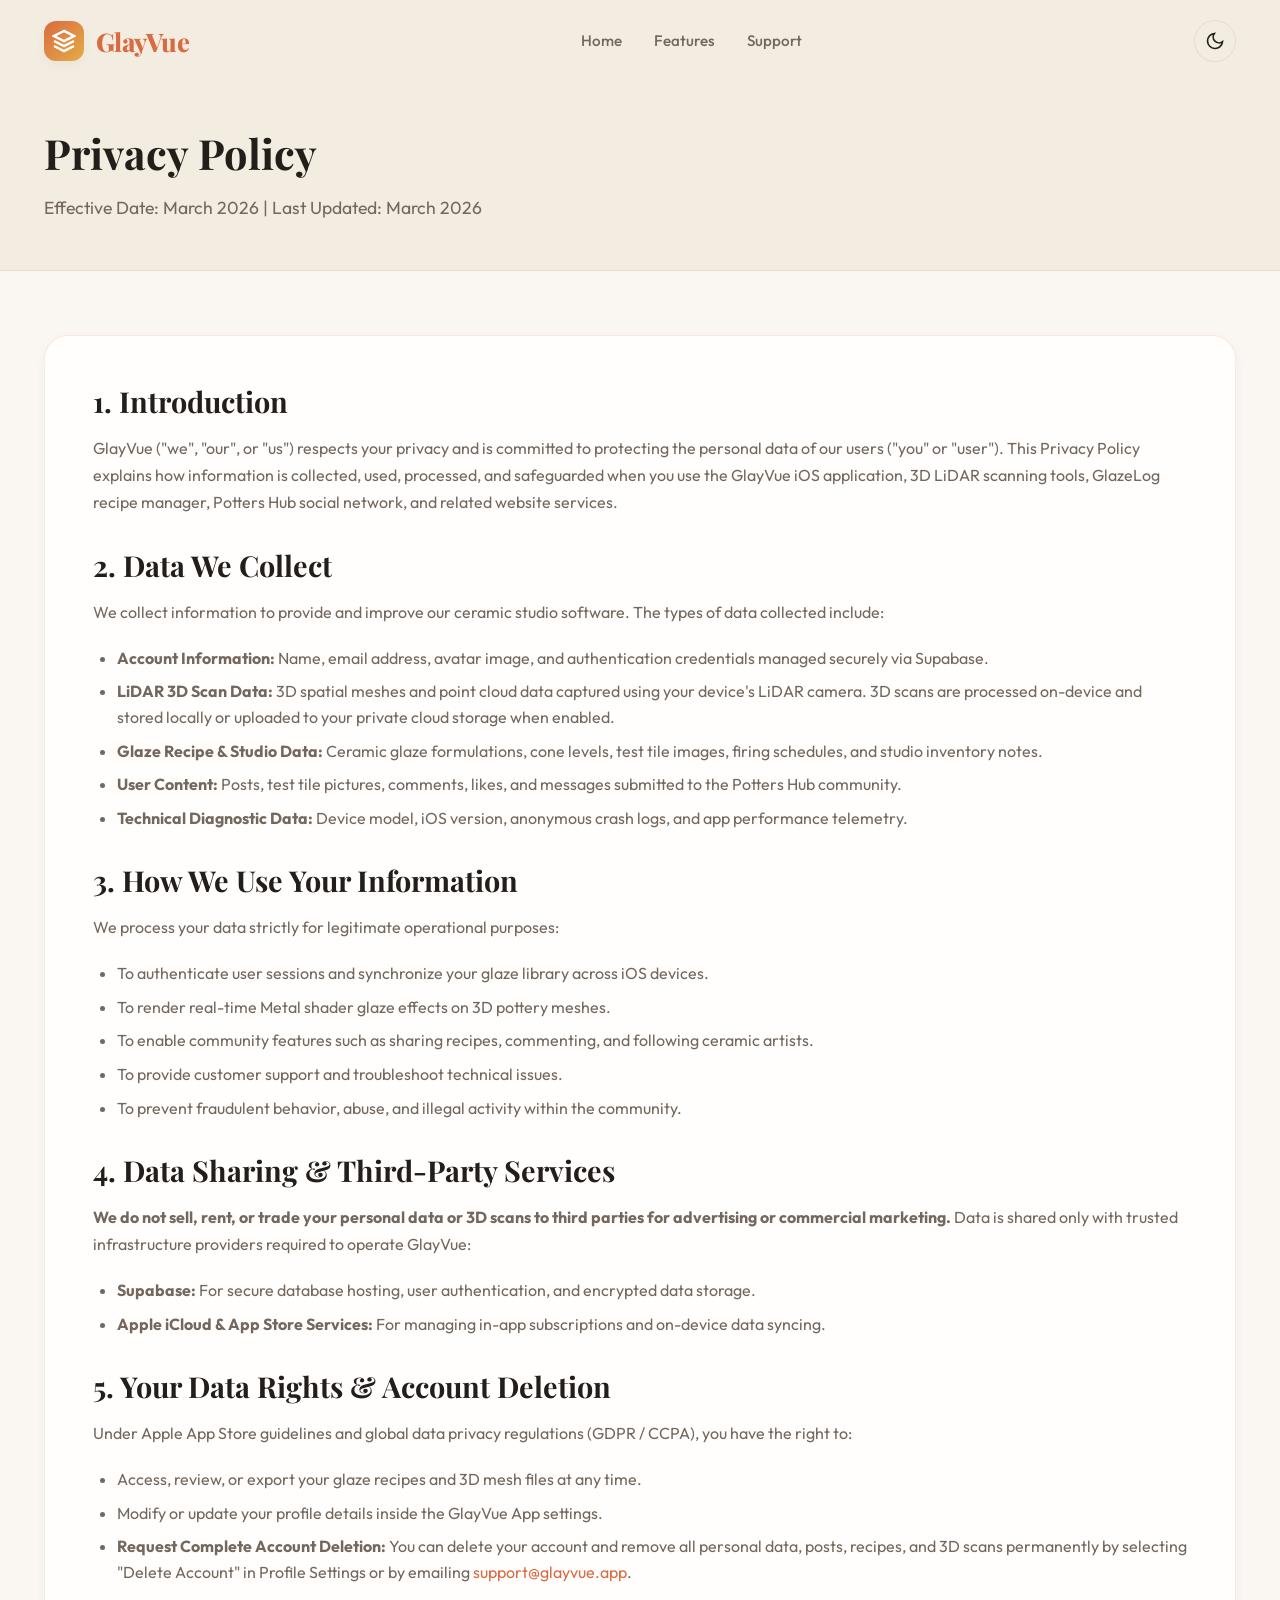
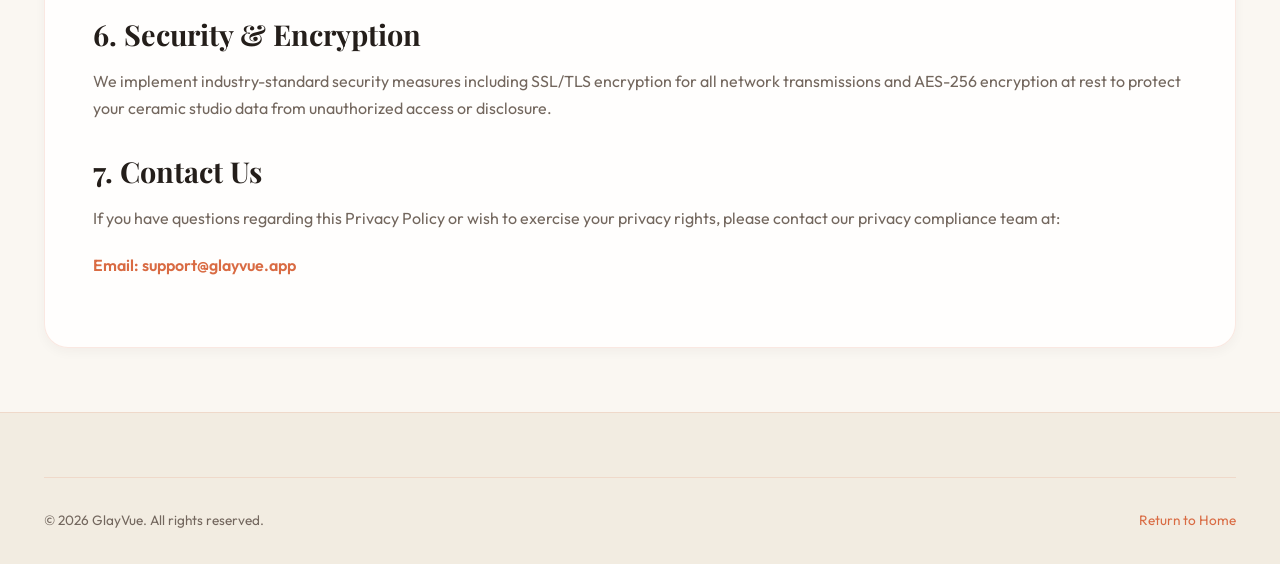
==== privacy.html @ 35c57036 "first Commit." ====
<!DOCTYPE html>
<html lang="en" data-theme="light">
<head>
  <meta charset="UTF-8">
  <meta name="viewport" content="width=device-width, initial-scale=1.0">
  <title>Privacy Policy — GlayVue App</title>
  <meta name="description" content="Official Privacy Policy for GlayVue iOS App. Read how we protect your personal data, LiDAR 3D scans, glaze recipes, and studio information.">
  
  <link rel="preconnect" href="https://fonts.googleapis.com">
  <link rel="preconnect" href="https://fonts.gstatic.com" crossorigin>
  <link href="https://fonts.googleapis.com/css2?family=Outfit:wght@300;400;500;600;700;800&family=Playfair+Display:ital,wght@0,600;0,700;0,800;1,600&display=swap" rel="stylesheet">
  
  <link rel="stylesheet" href="css/styles.css">
</head>
<body>

  <!-- Navigation -->
  <header class="navbar scrolled">
    <div class="container">
      <a href="index.html" class="brand-logo">
        <div class="brand-logo-icon">
          <svg width="24" height="24" fill="none" stroke="currentColor" stroke-width="2.5" viewBox="0 0 24 24">
            <path d="M12 2L2 7l10 5 10-5-10-5zM2 17l10 5 10-5M2 12l10 5 10-5"></path>
          </svg>
        </div>
        <span>GlayVue</span>
      </a>

      <ul class="nav-links">
        <li><a href="index.html#hero" class="nav-link">Home</a></li>
        <li><a href="index.html#features" class="nav-link">Features</a></li>
        <li><a href="support.html" class="nav-link">Support</a></li>
      </ul>

      <div class="nav-actions">
        <button id="themeToggleBtn" class="theme-toggle-btn" aria-label="Toggle Theme">
          <svg width="20" height="20" fill="none" stroke="currentColor" stroke-width="2" viewBox="0 0 24 24">
            <path d="M21 12.79A9 9 0 1111.21 3 7 7 0 0021 12.79z"></path>
          </svg>
        </button>
      </div>
    </div>
  </header>

  <!-- Legal Header -->
  <section class="legal-page-header">
    <div class="container">
      <h1 class="section-title">Privacy Policy</h1>
      <p class="section-subtitle">Effective Date: March 2026 | Last Updated: March 2026</p>
    </div>
  </section>

  <!-- Main Legal Content -->
  <section class="legal-content-section">
    <div class="container">
      <div class="legal-box">
        
        <h2>1. Introduction</h2>
        <p>
          GlayVue ("we", "our", or "us") respects your privacy and is committed to protecting the personal data of our users ("you" or "user"). This Privacy Policy explains how information is collected, used, processed, and safeguarded when you use the GlayVue iOS application, 3D LiDAR scanning tools, GlazeLog recipe manager, Potters Hub social network, and related website services.
        </p>

        <h2>2. Data We Collect</h2>
        <p>We collect information to provide and improve our ceramic studio software. The types of data collected include:</p>
        <ul>
          <li><strong>Account Information:</strong> Name, email address, avatar image, and authentication credentials managed securely via Supabase.</li>
          <li><strong>LiDAR 3D Scan Data:</strong> 3D spatial meshes and point cloud data captured using your device's LiDAR camera. 3D scans are processed on-device and stored locally or uploaded to your private cloud storage when enabled.</li>
          <li><strong>Glaze Recipe & Studio Data:</strong> Ceramic glaze formulations, cone levels, test tile images, firing schedules, and studio inventory notes.</li>
          <li><strong>User Content:</strong> Posts, test tile pictures, comments, likes, and messages submitted to the Potters Hub community.</li>
          <li><strong>Technical Diagnostic Data:</strong> Device model, iOS version, anonymous crash logs, and app performance telemetry.</li>
        </ul>

        <h2>3. How We Use Your Information</h2>
        <p>We process your data strictly for legitimate operational purposes:</p>
        <ul>
          <li>To authenticate user sessions and synchronize your glaze library across iOS devices.</li>
          <li>To render real-time Metal shader glaze effects on 3D pottery meshes.</li>
          <li>To enable community features such as sharing recipes, commenting, and following ceramic artists.</li>
          <li>To provide customer support and troubleshoot technical issues.</li>
          <li>To prevent fraudulent behavior, abuse, and illegal activity within the community.</li>
        </ul>

        <h2>4. Data Sharing & Third-Party Services</h2>
        <p>
          <strong>We do not sell, rent, or trade your personal data or 3D scans to third parties for advertising or commercial marketing.</strong> Data is shared only with trusted infrastructure providers required to operate GlayVue:
        </p>
        <ul>
          <li><strong>Supabase:</strong> For secure database hosting, user authentication, and encrypted data storage.</li>
          <li><strong>Apple iCloud & App Store Services:</strong> For managing in-app subscriptions and on-device data syncing.</li>
        </ul>

        <h2 id="data-rights">5. Your Data Rights & Account Deletion</h2>
        <p>Under Apple App Store guidelines and global data privacy regulations (GDPR / CCPA), you have the right to:</p>
        <ul>
          <li>Access, review, or export your glaze recipes and 3D mesh files at any time.</li>
          <li>Modify or update your profile details inside the GlayVue App settings.</li>
          <li><strong>Request Complete Account Deletion:</strong> You can delete your account and remove all personal data, posts, recipes, and 3D scans permanently by selecting "Delete Account" in Profile Settings or by emailing <a href="mailto:support@glayvue.app" style="color: var(--brand-terracotta);">support@glayvue.app</a>.</li>
        </ul>

        <h2>6. Security & Encryption</h2>
        <p>
          We implement industry-standard security measures including SSL/TLS encryption for all network transmissions and AES-256 encryption at rest to protect your ceramic studio data from unauthorized access or disclosure.
        </p>

        <h2>7. Contact Us</h2>
        <p>
          If you have questions regarding this Privacy Policy or wish to exercise your privacy rights, please contact our privacy compliance team at:
        </p>
        <p style="font-weight: 600; color: var(--brand-terracotta);">Email: support@glayvue.app</p>

      </div>
    </div>
  </section>

  <!-- Footer -->
  <footer class="footer">
    <div class="container">
      <div class="footer-bottom">
        <p>© 2026 GlayVue. All rights reserved.</p>
        <p><a href="index.html" style="color: var(--brand-terracotta);">Return to Home</a></p>
      </div>
    </div>
  </footer>

  <script src="js/main.js"></script>
</body>
</html>
---- css/styles.css ----
/* ==========================================================================
   GLAYVUE — Official Website Design System & Main Stylesheet
   The Ultimate 3D Studio & Glaze Lab for Ceramic Artists & Potters
   ========================================================================== */

/* --------------------------------------------------------------------------
   1. CSS Custom Properties & Theme Variables
   -------------------------------------------------------------------------- */
:root {
  /* Color Palette - Ceramic Earth & Glaze Palette (Light Theme Default) */
  --brand-terracotta: #D96B43;
  --brand-terracotta-hover: #C2562E;
  --brand-teal: #2A8C82;
  --brand-teal-hover: #1F6D66;
  --brand-gold: #E5AC44;
  --brand-clay-dark: #38241A;
  
  --bg-main: #FAF7F2;
  --bg-surface: #F2ECE1;
  --bg-surface-elevated: #FFFFFF;
  --bg-card: rgba(255, 255, 255, 0.85);
  --bg-card-hover: rgba(255, 255, 255, 0.95);
  
  --text-main: #241E1A;
  --text-muted: #73675E;
  --text-inverse: #FAF7F2;
  
  --border-color: rgba(217, 107, 67, 0.15);
  --border-color-hover: rgba(217, 107, 67, 0.35);
  
  --shadow-sm: 0 4px 12px rgba(56, 36, 26, 0.04);
  --shadow-md: 0 8px 24px rgba(56, 36, 26, 0.08);
  --shadow-lg: 0 16px 40px rgba(56, 36, 26, 0.12);
  --shadow-glow: 0 0 35px rgba(217, 107, 67, 0.25);
  
  --glass-bg: rgba(250, 247, 242, 0.8);
  --glass-border: rgba(255, 255, 255, 0.5);
  
  --font-serif: 'Playfair Display', Georgia, serif;
  --font-sans: 'Outfit', -apple-system, BlinkMacSystemFont, sans-serif;
  
  --radius-sm: 8px;
  --radius-md: 16px;
  --radius-lg: 24px;
  --radius-xl: 32px;
  --radius-pill: 9999px;
  
  --transition-fast: 0.2s cubic-bezier(0.16, 1, 0.3, 1);
  --transition-normal: 0.35s cubic-bezier(0.16, 1, 0.3, 1);
  --transition-slow: 0.6s cubic-bezier(0.16, 1, 0.3, 1);
}

[data-theme="dark"] {
  --bg-main: #141210;
  --bg-surface: #1E1B18;
  --bg-surface-elevated: #282420;
  --bg-card: rgba(36, 32, 28, 0.75);
  --bg-card-hover: rgba(45, 40, 35, 0.9);
  
  --text-main: #FAF7F2;
  --text-muted: #A3998E;
  --text-inverse: #141210;
  
  --border-color: rgba(229, 172, 68, 0.18);
  --border-color-hover: rgba(229, 172, 68, 0.35);
  
  --shadow-sm: 0 4px 12px rgba(0, 0, 0, 0.2);
  --shadow-md: 0 8px 24px rgba(0, 0, 0, 0.35);
  --shadow-lg: 0 16px 40px rgba(0, 0, 0, 0.5);
  --shadow-glow: 0 0 40px rgba(229, 172, 68, 0.18);
  
  --glass-bg: rgba(20, 18, 16, 0.85);
  --glass-border: rgba(255, 255, 255, 0.08);
}

/* --------------------------------------------------------------------------
   2. Reset & Core Typography
   -------------------------------------------------------------------------- */
*, *::before, *::after {
  box-sizing: border-box;
  margin: 0;
  padding: 0;
}

html {
  scroll-behavior: smooth;
  font-size: 16px;
  -webkit-text-size-adjust: 100%;
}

body {
  font-family: var(--font-sans);
  background-color: var(--bg-main);
  color: var(--text-main);
  line-height: 1.6;
  overflow-x: hidden;
  transition: background-color var(--transition-normal), color var(--transition-normal);
}

h1, h2, h3, h4, .font-serif {
  font-family: var(--font-serif);
  font-weight: 700;
  line-height: 1.2;
}

p {
  color: var(--text-muted);
}

a {
  color: inherit;
  text-decoration: none;
}

img, video {
  max-width: 100%;
  height: auto;
  display: block;
}

.container {
  width: 100%;
  max-width: 1240px;
  margin: 0 auto;
  padding: 0 1.5rem;
}

/* --------------------------------------------------------------------------
   3. Header & Navigation Bar
   -------------------------------------------------------------------------- */
.navbar {
  position: fixed;
  top: 0;
  left: 0;
  width: 100%;
  z-index: 1000;
  padding: 1.25rem 0;
  transition: padding var(--transition-fast), background-color var(--transition-fast), backdrop-filter var(--transition-fast);
}

.navbar.scrolled {
  padding: 0.75rem 0;
  background-color: var(--glass-bg);
  backdrop-filter: blur(20px);
  -webkit-backdrop-filter: blur(20px);
  border-bottom: 1px solid var(--border-color);
  box-shadow: var(--shadow-sm);
}

.navbar .container {
  display: flex;
  align-items: center;
  justify-content: space-between;
}

.brand-logo {
  display: flex;
  align-items: center;
  gap: 0.75rem;
  font-family: var(--font-serif);
  font-size: 1.6rem;
  font-weight: 800;
  letter-spacing: -0.02em;
  color: var(--brand-terracotta);
}

.brand-logo-icon {
  width: 40px;
  height: 40px;
  background: linear-gradient(135deg, var(--brand-terracotta), var(--brand-gold));
  border-radius: 12px;
  display: flex;
  align-items: center;
  justify-content: center;
  color: #fff;
  box-shadow: var(--shadow-sm);
}

.nav-links {
  display: flex;
  align-items: center;
  gap: 2rem;
  list-style: none;
}

.nav-link {
  font-size: 0.95rem;
  font-weight: 500;
  color: var(--text-muted);
  transition: color var(--transition-fast);
  position: relative;
}

.nav-link:hover, .nav-link.active {
  color: var(--brand-terracotta);
}

.nav-link::after {
  content: '';
  position: absolute;
  bottom: -4px;
  left: 0;
  width: 0%;
  height: 2px;
  background-color: var(--brand-terracotta);
  transition: width var(--transition-fast);
  border-radius: 2px;
}

.nav-link:hover::after, .nav-link.active::after {
  width: 100%;
}

.nav-actions {
  display: flex;
  align-items: center;
  gap: 1rem;
}

/* Theme Toggle Switch */
.theme-toggle-btn {
  background: var(--bg-surface);
  border: 1px solid var(--border-color);
  color: var(--text-main);
  width: 42px;
  height: 42px;
  border-radius: var(--radius-pill);
  display: flex;
  align-items: center;
  justify-content: center;
  cursor: pointer;
  transition: transform var(--transition-fast), background-color var(--transition-fast), border-color var(--transition-fast);
}

.theme-toggle-btn:hover {
  transform: scale(1.08);
  border-color: var(--brand-terracotta);
}

.mobile-menu-toggle {
  display: none;
  background: none;
  border: none;
  color: var(--text-main);
  font-size: 1.5rem;
  cursor: pointer;
}

/* Buttons & Badges */
.btn {
  display: inline-flex;
  align-items: center;
  justify-content: center;
  gap: 0.6rem;
  padding: 0.75rem 1.6rem;
  font-family: var(--font-sans);
  font-size: 0.95rem;
  font-weight: 600;
  border-radius: var(--radius-pill);
  transition: transform var(--transition-fast), box-shadow var(--transition-fast), background-color var(--transition-fast);
  cursor: pointer;
  border: none;
}

.btn-primary {
  background: linear-gradient(135deg, var(--brand-terracotta), #C0552F);
  color: #FFFFFF;
  box-shadow: 0 6px 20px rgba(217, 107, 67, 0.35);
}

.btn-primary:hover {
  transform: translateY(-2px);
  box-shadow: 0 10px 28px rgba(217, 107, 67, 0.45);
}

.btn-secondary {
  background: var(--bg-surface);
  color: var(--text-main);
  border: 1px solid var(--border-color);
}

.btn-secondary:hover {
  background: var(--bg-surface-elevated);
  border-color: var(--brand-terracotta);
  transform: translateY(-2px);
}

.btn-appstore {
  background: #000000;
  color: #FFFFFF;
  padding: 0.6rem 1.4rem;
  border-radius: 12px;
  box-shadow: var(--shadow-md);
}

[data-theme="dark"] .btn-appstore {
  background: #FFFFFF;
  color: #000000;
}

.btn-appstore:hover {
  transform: translateY(-2px);
  box-shadow: var(--shadow-lg);
}

/* --------------------------------------------------------------------------
   4. Hero Section
   -------------------------------------------------------------------------- */
.hero-section {
  position: relative;
  padding-top: 10rem;
  padding-bottom: 6rem;
  overflow: hidden;
}

.hero-bg-glow {
  position: absolute;
  top: 5%;
  left: 50%;
  transform: translateX(-50%);
  width: 700px;
  height: 500px;
  background: radial-gradient(circle, rgba(217, 107, 67, 0.18) 0%, rgba(42, 140, 130, 0.12) 40%, rgba(0, 0, 0, 0) 70%);
  filter: blur(80px);
  z-index: -1;
  pointer-events: none;
}

.hero-grid {
  display: grid;
  grid-template-columns: 1.1fr 0.9fr;
  gap: 3.5rem;
  align-items: center;
}

.hero-badge {
  display: inline-flex;
  align-items: center;
  gap: 0.5rem;
  padding: 0.4rem 1rem;
  background: rgba(217, 107, 67, 0.1);
  border: 1px solid rgba(217, 107, 67, 0.25);
  border-radius: var(--radius-pill);
  font-size: 0.85rem;
  font-weight: 600;
  color: var(--brand-terracotta);
  margin-bottom: 1.5rem;
}

.hero-badge svg {
  color: var(--brand-gold);
}

.hero-title {
  font-size: 3.8rem;
  letter-spacing: -0.03em;
  margin-bottom: 1.5rem;
  color: var(--text-main);
}

.hero-title span {
  background: linear-gradient(135deg, var(--brand-terracotta), var(--brand-gold));
  -webkit-background-clip: text;
  -webkit-text-fill-color: transparent;
}

.hero-subtitle {
  font-size: 1.2rem;
  color: var(--text-muted);
  margin-bottom: 2.5rem;
  max-width: 540px;
  line-height: 1.7;
}

.hero-cta-group {
  display: flex;
  align-items: center;
  gap: 1.25rem;
  flex-wrap: wrap;
  margin-bottom: 3rem;
}

.hero-stats {
  display: flex;
  align-items: center;
  gap: 2.5rem;
  padding-top: 2rem;
  border-top: 1px solid var(--border-color);
}

.stat-item h4 {
  font-size: 1.8rem;
  font-weight: 800;
  color: var(--text-main);
}

.stat-item p {
  font-size: 0.85rem;
  font-weight: 500;
}

/* Phone Mockup Display */
.hero-visual {
  position: relative;
  display: flex;
  justify-content: center;
  align-items: center;
}

.phone-mockup-frame {
  position: relative;
  width: 310px;
  height: 630px;
  background: #111;
  border-radius: 48px;
  padding: 12px;
  box-shadow: 0 25px 60px rgba(0,0,0,0.35), 0 0 0 1px rgba(255,255,255,0.1) inset;
  border: 4px solid #2B2825;
}

.phone-screen {
  position: relative;
  width: 100%;
  height: 100%;
  background: var(--bg-main);
  border-radius: 38px;
  overflow: hidden;
  display: flex;
  flex-direction: column;
}

.phone-notch {
  position: absolute;
  top: 10px;
  left: 50%;
  transform: translateX(-50%);
  width: 110px;
  height: 24px;
  background: #000;
  border-radius: 14px;
  z-index: 10;
}

.phone-screen-img {
  width: 100%;
  height: 100%;
  object-fit: cover;
}

.floating-card {
  position: absolute;
  padding: 1rem;
  background: var(--glass-bg);
  backdrop-filter: blur(16px);
  -webkit-backdrop-filter: blur(16px);
  border: 1px solid var(--border-color);
  border-radius: var(--radius-md);
  box-shadow: var(--shadow-lg);
  display: flex;
  align-items: center;
  gap: 0.75rem;
  z-index: 12;
  animation: floatAnim 6s ease-in-out infinite alternate;
}

.floating-card-1 {
  top: 15%;
  left: -12%;
}

.floating-card-2 {
  bottom: 18%;
  right: -10%;
  animation-delay: 2s;
}

@keyframes floatAnim {
  0% { transform: translateY(0px) rotate(0deg); }
  100% { transform: translateY(-14px) rotate(2deg); }
}

/* --------------------------------------------------------------------------
   5. Interactive Glaze Shader Section (WebGL / HTML5 Canvas Simulator)
   -------------------------------------------------------------------------- */
.glaze-sim-section {
  padding: 6rem 0;
  background: var(--bg-surface);
  position: relative;
}

.section-header {
  text-align: center;
  max-width: 680px;
  margin: 0 auto 4rem auto;
}

.section-tag {
  text-transform: uppercase;
  font-size: 0.85rem;
  letter-spacing: 0.15em;
  font-weight: 700;
  color: var(--brand-terracotta);
  margin-bottom: 0.75rem;
  display: block;
}

.section-title {
  font-size: 2.6rem;
  margin-bottom: 1rem;
}

.section-subtitle {
  font-size: 1.1rem;
  color: var(--text-muted);
}

.simulator-container {
  display: grid;
  grid-template-columns: 1fr 1fr;
  gap: 2.5rem;
  background: var(--bg-card);
  border: 1px solid var(--border-color);
  border-radius: var(--radius-xl);
  padding: 2.5rem;
  box-shadow: var(--shadow-lg);
  backdrop-filter: blur(12px);
}

.sim-canvas-wrapper {
  position: relative;
  width: 100%;
  height: 400px;
  background: radial-gradient(circle at center, rgba(255,255,255,0.05) 0%, rgba(0,0,0,0.2) 100%), var(--bg-surface-elevated);
  border-radius: var(--radius-lg);
  overflow: hidden;
  display: flex;
  align-items: center;
  justify-content: center;
  border: 1px solid var(--border-color);
}

#glazeCanvas {
  width: 100%;
  height: 100%;
  cursor: grab;
}

#glazeCanvas:active {
  cursor: grabbing;
}

.sim-canvas-overlay {
  position: absolute;
  bottom: 15px;
  left: 15px;
  background: rgba(0,0,0,0.6);
  backdrop-filter: blur(8px);
  color: #fff;
  padding: 0.4rem 0.9rem;
  border-radius: var(--radius-pill);
  font-size: 0.8rem;
  font-weight: 500;
  display: flex;
  align-items: center;
  gap: 0.5rem;
}

.sim-controls {
  display: flex;
  flex-direction: column;
  justify-content: center;
  gap: 1.75rem;
}

.control-group-title {
  font-size: 0.9rem;
  text-transform: uppercase;
  letter-spacing: 0.08em;
  font-weight: 700;
  color: var(--text-muted);
  margin-bottom: 0.75rem;
}

.glaze-preset-grid {
  display: grid;
  grid-template-columns: repeat(4, 1fr);
  gap: 0.75rem;
}

.glaze-preset-btn {
  display: flex;
  flex-direction: column;
  align-items: center;
  gap: 0.5rem;
  padding: 0.75rem;
  background: var(--bg-surface);
  border: 2px solid transparent;
  border-radius: var(--radius-md);
  cursor: pointer;
  transition: all var(--transition-fast);
}

.glaze-preset-btn.active, .glaze-preset-btn:hover {
  border-color: var(--brand-terracotta);
  background: var(--bg-surface-elevated);
  transform: translateY(-2px);
}

.glaze-color-swatch {
  width: 32px;
  height: 32px;
  border-radius: 50%;
  box-shadow: 0 2px 6px rgba(0,0,0,0.15);
}

.glaze-preset-btn span {
  font-size: 0.75rem;
  font-weight: 600;
  color: var(--text-main);
}

/* Temperature Slider */
.temp-slider-wrapper {
  display: flex;
  flex-direction: column;
  gap: 0.5rem;
}

.temp-slider-labels {
  display: flex;
  justify-content: space-between;
  font-size: 0.85rem;
  font-weight: 600;
  color: var(--text-main);
}

input[type="range"].temp-range {
  -webkit-appearance: none;
  width: 100%;
  height: 8px;
  border-radius: 4px;
  background: linear-gradient(90deg, #5AB4AC 0%, #E5AC44 50%, #D96B43 100%);
  outline: none;
}

input[type="range"].temp-range::-webkit-slider-thumb {
  -webkit-appearance: none;
  width: 22px;
  height: 22px;
  border-radius: 50%;
  background: #FFFFFF;
  border: 3px solid var(--brand-terracotta);
  cursor: pointer;
  box-shadow: var(--shadow-sm);
  transition: transform var(--transition-fast);
}

input[type="range"].temp-range::-webkit-slider-thumb:hover {
  transform: scale(1.15);
}

/* Atmosphere toggle buttons */
.atmosphere-toggle-group {
  display: grid;
  grid-template-columns: 1fr 1fr;
  gap: 0.75rem;
}

.atmo-btn {
  padding: 0.6rem 1rem;
  background: var(--bg-surface);
  border: 1px solid var(--border-color);
  border-radius: var(--radius-pill);
  font-size: 0.85rem;
  font-weight: 600;
  color: var(--text-muted);
  cursor: pointer;
  text-align: center;
  transition: all var(--transition-fast);
}

.atmo-btn.active {
  background: var(--brand-terracotta);
  color: #fff;
  border-color: var(--brand-terracotta);
}

/* --------------------------------------------------------------------------
   6. Core App Features Grid
   -------------------------------------------------------------------------- */
.features-section {
  padding: 7rem 0;
}

.features-grid {
  display: grid;
  grid-template-columns: repeat(auto-fit, minmax(280px, 1fr));
  gap: 2rem;
}

.feature-card {
  position: relative;
  background: var(--bg-card);
  border: 1px solid var(--border-color);
  border-radius: var(--radius-lg);
  padding: 2.25rem;
  transition: transform var(--transition-normal), box-shadow var(--transition-normal), border-color var(--transition-fast);
  box-shadow: var(--shadow-sm);
  display: flex;
  flex-direction: column;
  height: 100%;
}

.feature-card:hover {
  transform: translateY(-8px);
  box-shadow: var(--shadow-lg);
  border-color: var(--brand-terracotta);
}

.feature-icon-box {
  width: 56px;
  height: 56px;
  border-radius: 16px;
  background: rgba(217, 107, 67, 0.1);
  color: var(--brand-terracotta);
  display: flex;
  align-items: center;
  justify-content: center;
  font-size: 1.5rem;
  margin-bottom: 1.5rem;
}

.feature-card:nth-child(2) .feature-icon-box {
  background: rgba(42, 140, 130, 0.1);
  color: var(--brand-teal);
}

.feature-card:nth-child(3) .feature-icon-box {
  background: rgba(229, 172, 68, 0.1);
  color: var(--brand-gold);
}

.feature-title {
  font-size: 1.4rem;
  margin-bottom: 0.75rem;
}

.feature-desc {
  font-size: 0.95rem;
  line-height: 1.65;
}

/* --------------------------------------------------------------------------
   7. App Screenshot Showcase Carousel / Tab View
   -------------------------------------------------------------------------- */
.showcase-section {
  padding: 6rem 0;
  background: var(--bg-surface);
}

.showcase-tabs {
  display: flex;
  justify-content: center;
  gap: 1rem;
  margin-bottom: 3rem;
  flex-wrap: wrap;
}

.showcase-tab-btn {
  padding: 0.75rem 1.5rem;
  background: var(--bg-main);
  border: 1px solid var(--border-color);
  border-radius: var(--radius-pill);
  font-size: 0.95rem;
  font-weight: 600;
  color: var(--text-muted);
  cursor: pointer;
  transition: all var(--transition-fast);
}

.showcase-tab-btn.active, .showcase-tab-btn:hover {
  background: var(--brand-terracotta);
  color: #FFFFFF;
  border-color: var(--brand-terracotta);
}

.showcase-slider-wrapper {
  position: relative;
  touch-action: pan-y;
  user-select: none;
}

.showcase-content-grid {
  display: grid;
  grid-template-columns: 1fr 1fr;
  gap: 3rem;
  align-items: center;
  background: var(--bg-card);
  border-radius: var(--radius-xl);
  padding: 3rem;
  border: 1px solid var(--border-color);
  box-shadow: var(--shadow-md);
  transition: transform 0.3s cubic-bezier(0.25, 1, 0.5, 1), opacity 0.3s ease;
  will-change: transform, opacity;
  cursor: grab;
}

.showcase-content-grid:active {
  cursor: grabbing;
}

/* Slide Animations */
.showcase-content-grid.slide-out-left {
  transform: translateX(-40px);
  opacity: 0;
}

.showcase-content-grid.slide-out-right {
  transform: translateX(40px);
  opacity: 0;
}

.showcase-content-grid.slide-in-right {
  animation: slideInRight 0.3s cubic-bezier(0.25, 1, 0.5, 1) forwards;
}

.showcase-content-grid.slide-in-left {
  animation: slideInLeft 0.3s cubic-bezier(0.25, 1, 0.5, 1) forwards;
}

@keyframes slideInRight {
  from {
    transform: translateX(40px);
    opacity: 0;
  }
  to {
    transform: translateX(0);
    opacity: 1;
  }
}

@keyframes slideInLeft {
  from {
    transform: translateX(-40px);
    opacity: 0;
  }
  to {
    transform: translateX(0);
    opacity: 1;
  }
}

/* Arrow Navigation Buttons */
.showcase-arrow-btn {
  position: absolute;
  top: 50%;
  transform: translateY(-50%);
  width: 50px;
  height: 50px;
  border-radius: 50%;
  background: var(--bg-card);
  border: 1px solid var(--border-color);
  color: var(--text-main);
  display: flex;
  align-items: center;
  justify-content: center;
  cursor: pointer;
  z-index: 10;
  box-shadow: var(--shadow-lg);
  transition: all var(--transition-fast);
}

.showcase-arrow-btn:hover {
  background: var(--brand-terracotta);
  color: #FFFFFF;
  border-color: var(--brand-terracotta);
  transform: translateY(-50%) scale(1.1);
}

.showcase-prev-btn {
  left: -25px;
}

.showcase-next-btn {
  right: -25px;
}

/* Showcase Controls & Footer */
.showcase-footer-controls {
  display: flex;
  justify-content: space-between;
  align-items: center;
  margin-top: 1.75rem;
  padding: 0 0.5rem;
}

.showcase-swipe-hint {
  display: flex;
  align-items: center;
  gap: 0.5rem;
  font-size: 0.85rem;
  color: var(--text-muted);
  font-weight: 500;
}

.showcase-dots {
  display: flex;
  gap: 0.6rem;
  align-items: center;
}

.showcase-dot {
  width: 10px;
  height: 10px;
  border-radius: 50%;
  background: var(--border-color);
  border: none;
  cursor: pointer;
  transition: all var(--transition-fast);
  padding: 0;
}

.showcase-dot:hover {
  background: var(--text-muted);
}

.showcase-dot.active {
  width: 28px;
  border-radius: 12px;
  background: var(--brand-terracotta);
}

.showcase-info h3 {
  font-size: 2.2rem;
  margin-bottom: 1rem;
}

.showcase-info p {
  font-size: 1.05rem;
  margin-bottom: 1.5rem;
  line-height: 1.7;
}

.showcase-bullets {
  list-style: none;
  display: flex;
  flex-direction: column;
  gap: 0.8rem;
}

.showcase-bullets li {
  display: flex;
  align-items: center;
  gap: 0.75rem;
  font-size: 0.95rem;
  font-weight: 500;
}

.showcase-bullets svg {
  color: var(--brand-teal);
  flex-shrink: 0;
}

.showcase-media {
  display: flex;
  justify-content: center;
}

.showcase-img {
  max-width: 320px;
  border-radius: 24px;
  box-shadow: var(--shadow-lg);
  border: 4px solid var(--bg-surface);
  transition: transform 0.3s ease;
}

@media (max-width: 992px) {
  .showcase-arrow-btn {
    display: none;
  }
  .showcase-footer-controls {
    flex-direction: column-reverse;
    gap: 1rem;
  }
}

/* --------------------------------------------------------------------------
   8. FAQ Accordion Section
   -------------------------------------------------------------------------- */
.faq-section {
  padding: 6rem 0;
}

.faq-list {
  max-width: 800px;
  margin: 0 auto;
  display: flex;
  flex-direction: column;
  gap: 1rem;
}

.faq-item {
  background: var(--bg-card);
  border: 1px solid var(--border-color);
  border-radius: var(--radius-md);
  overflow: hidden;
  transition: border-color var(--transition-fast);
}

.faq-item.active {
  border-color: var(--brand-terracotta);
}

.faq-question {
  width: 100%;
  padding: 1.5rem;
  background: none;
  border: none;
  text-align: left;
  font-family: var(--font-sans);
  font-size: 1.1rem;
  font-weight: 600;
  color: var(--text-main);
  display: flex;
  align-items: center;
  justify-content: space-between;
  cursor: pointer;
}

.faq-icon {
  width: 24px;
  height: 24px;
  border-radius: 50%;
  background: var(--bg-surface);
  display: flex;
  align-items: center;
  justify-content: center;
  transition: transform var(--transition-fast);
}

.faq-item.active .faq-icon {
  transform: rotate(180deg);
  background: var(--brand-terracotta);
  color: #fff;
}

.faq-answer {
  max-height: 0;
  overflow: hidden;
  transition: max-height 0.35s ease-out, padding 0.35s ease-out;
}

.faq-item.active .faq-answer {
  max-height: 400px;
  padding: 0 1.5rem 1.5rem 1.5rem;
}

/* --------------------------------------------------------------------------
   9. App Store CTA Banner
   -------------------------------------------------------------------------- */
.cta-banner-section {
  padding: 5rem 0;
}

.cta-banner {
  background: linear-gradient(135deg, var(--brand-terracotta), #8A2C0F);
  border-radius: var(--radius-xl);
  padding: 4rem 2rem;
  text-align: center;
  color: #FFFFFF;
  position: relative;
  overflow: hidden;
  box-shadow: var(--shadow-lg);
}

.cta-banner h2 {
  font-size: 3rem;
  margin-bottom: 1rem;
  color: #FFFFFF;
}

.cta-banner p {
  color: rgba(255, 255, 255, 0.85);
  font-size: 1.15rem;
  max-width: 600px;
  margin: 0 auto 2.5rem auto;
}

.cta-btn-group {
  display: flex;
  justify-content: center;
  gap: 1rem;
}

/* --------------------------------------------------------------------------
   10. Footer Section
   -------------------------------------------------------------------------- */
.footer {
  background: var(--bg-surface);
  border-top: 1px solid var(--border-color);
  padding: 4rem 0 2rem 0;
}

.footer-grid {
  display: grid;
  grid-template-columns: 2fr repeat(3, 1fr);
  gap: 3rem;
  margin-bottom: 3rem;
}

.footer-brand p {
  margin-top: 1rem;
  max-width: 320px;
}

.footer-col h5 {
  font-size: 1rem;
  font-weight: 700;
  margin-bottom: 1.2rem;
  color: var(--text-main);
}

.footer-links {
  list-style: none;
  display: flex;
  flex-direction: column;
  gap: 0.6rem;
}

.footer-links a {
  color: var(--text-muted);
  font-size: 0.9rem;
  transition: color var(--transition-fast);
}

.footer-links a:hover {
  color: var(--brand-terracotta);
}

.footer-bottom {
  padding-top: 2rem;
  border-top: 1px solid var(--border-color);
  display: flex;
  justify-content: space-between;
  align-items: center;
  font-size: 0.85rem;
  color: var(--text-muted);
}

/* --------------------------------------------------------------------------
   11. Legal Pages (Privacy Policy & Terms of Service)
   -------------------------------------------------------------------------- */
.legal-page-header {
  padding: 8rem 0 3rem 0;
  background: var(--bg-surface);
  border-bottom: 1px solid var(--border-color);
}

.legal-content-section {
  padding: 4rem 0;
}

.legal-box {
  background: var(--bg-card);
  border: 1px solid var(--border-color);
  border-radius: var(--radius-lg);
  padding: 3rem;
  box-shadow: var(--shadow-sm);
}

.legal-box h2 {
  font-size: 1.8rem;
  margin-top: 2rem;
  margin-bottom: 1rem;
  color: var(--text-main);
}

.legal-box h2:first-child {
  margin-top: 0;
}

.legal-box p {
  margin-bottom: 1.25rem;
  line-height: 1.7;
}

.legal-box ul {
  margin-bottom: 1.5rem;
  padding-left: 1.5rem;
  color: var(--text-muted);
}

.legal-box li {
  margin-bottom: 0.5rem;
}

/* --------------------------------------------------------------------------
   12. Contact & Support Page
   -------------------------------------------------------------------------- */
.contact-grid {
  display: grid;
  grid-template-columns: 1fr 1.2fr;
  gap: 3rem;
  margin-top: 2rem;
}

.contact-card {
  background: var(--bg-card);
  border: 1px solid var(--border-color);
  border-radius: var(--radius-lg);
  padding: 2.5rem;
  box-shadow: var(--shadow-sm);
}

.form-group {
  display: flex;
  flex-direction: column;
  gap: 0.5rem;
  margin-bottom: 1.5rem;
}

.form-group label {
  font-size: 0.9rem;
  font-weight: 600;
  color: var(--text-main);
}

.form-control {
  width: 100%;
  padding: 0.85rem 1rem;
  background: var(--bg-surface);
  border: 1px solid var(--border-color);
  border-radius: var(--radius-md);
  font-family: var(--font-sans);
  font-size: 0.95rem;
  color: var(--text-main);
  transition: border-color var(--transition-fast), box-shadow var(--transition-fast);
}

.form-control:focus {
  outline: none;
  border-color: var(--brand-terracotta);
  box-shadow: 0 0 0 3px rgba(217, 107, 67, 0.15);
}

textarea.form-control {
  resize: vertical;
  min-height: 130px;
}

/* Success Toast */
.toast-msg {
  display: none;
  padding: 1rem;
  background: #2A8C82;
  color: #ffffff;
  border-radius: var(--radius-md);
  margin-top: 1rem;
  text-align: center;
  font-weight: 600;
}

/* --------------------------------------------------------------------------
   13. Responsive Media Queries
   -------------------------------------------------------------------------- */
@media (max-width: 992px) {
  .hero-grid {
    grid-template-columns: 1fr;
    text-align: center;
  }
  
  .hero-subtitle {
    margin-left: auto;
    margin-right: auto;
  }
  
  .hero-cta-group, .hero-stats {
    justify-content: center;
  }
  
  .simulator-container, .showcase-content-grid, .contact-grid {
    grid-template-columns: 1fr;
  }
  
  .features-grid {
    grid-template-columns: repeat(2, 1fr);
  }
  
  .footer-grid {
    grid-template-columns: 1fr 1fr;
  }
}

@media (max-width: 768px) {
  .nav-links {
    display: none;
  }
  
  .mobile-menu-toggle {
    display: block;
  }
  
  .mobile-nav-open .nav-links {
    display: flex;
    flex-direction: column;
    position: absolute;
    top: 100%;
    left: 0;
    width: 100%;
    background: var(--bg-surface-elevated);
    padding: 1.5rem;
    border-bottom: 1px solid var(--border-color);
    box-shadow: var(--shadow-md);
  }
  
  .hero-title {
    font-size: 2.75rem;
  }
  
  .features-grid {
    grid-template-columns: 1fr;
  }
  
  .footer-grid {
    grid-template-columns: 1fr;
  }
  
  .footer-bottom {
    flex-direction: column;
    gap: 1rem;
    text-align: center;
  }
}
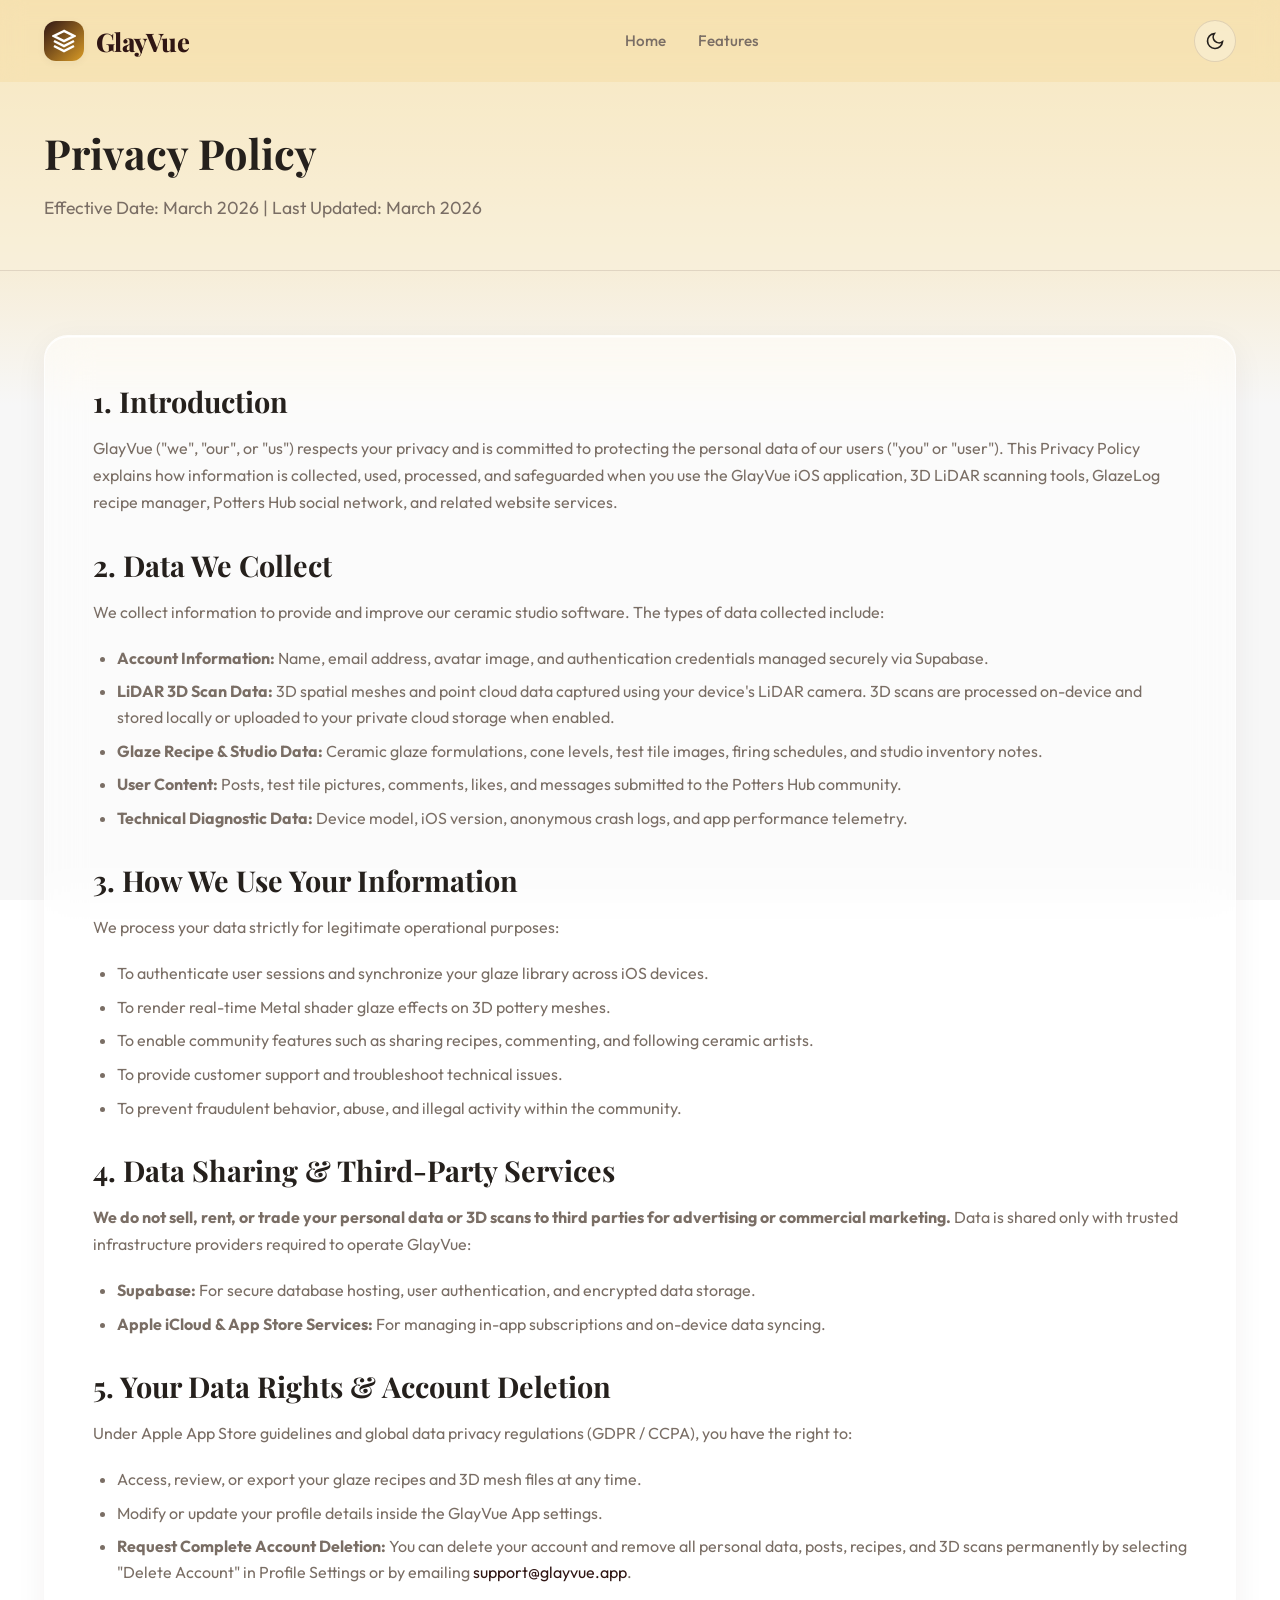
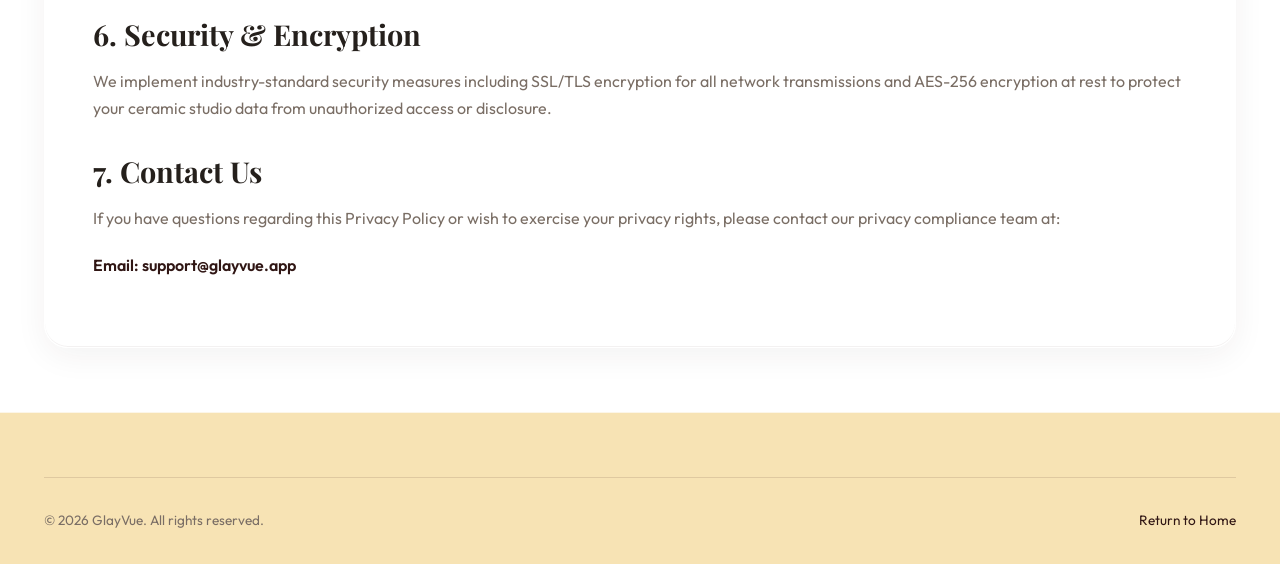
==== commit 0a8aceb4: "." ====
--- a/privacy.html
+++ b/privacy.html
@@ -29,7 +29,6 @@
       <ul class="nav-links">
         <li><a href="index.html#hero" class="nav-link">Home</a></li>
         <li><a href="index.html#features" class="nav-link">Features</a></li>
-        <li><a href="support.html" class="nav-link">Support</a></li>
       </ul>
 
       <div class="nav-actions">
--- a/css/styles.css
+++ b/css/styles.css
@@ -3,74 +3,115 @@
    The Ultimate 3D Studio & Glaze Lab for Ceramic Artists & Potters
    ========================================================================== */
 
-/* --------------------------------------------------------------------------
-   1. CSS Custom Properties & Theme Variables
-   -------------------------------------------------------------------------- */
 :root {
-  /* Color Palette - Ceramic Earth & Glaze Palette (Light Theme Default) */
-  --brand-terracotta: #D96B43;
-  --brand-terracotta-hover: #C2562E;
+  /* ---- Brand Colors ---- */
+  --brand-terracotta: #301614;
+  --brand-terracotta-hover: #4A221E;
+  --accent-color: #301614;
+  --accent-hover: #4A221E;
   --brand-teal: #2A8C82;
   --brand-teal-hover: #1F6D66;
-  --brand-gold: #E5AC44;
-  --brand-clay-dark: #38241A;
-  
-  --bg-main: #FAF7F2;
-  --bg-surface: #F2ECE1;
+  --brand-gold: #D99B26;
+  --brand-clay-dark: #2D2623;
+
+  /* ---- Background Gradient (App Palette) ---- */
+  /* Light: Top rgb(245,218,155) → Bottom rgb(247,247,247) */
+  --bg-gradient: linear-gradient(180deg, rgb(245, 218, 155) 0%, rgb(247, 247, 247) 45%, rgb(247, 247, 247) 100%);
+  --bg-top: rgb(245, 218, 155);
+  --bg-main: rgb(247, 247, 247);
+  --bg-surface: rgba(250, 243, 220, 0.55);
   --bg-surface-elevated: #FFFFFF;
-  --bg-card: rgba(255, 255, 255, 0.85);
-  --bg-card-hover: rgba(255, 255, 255, 0.95);
-  
-  --text-main: #241E1A;
-  --text-muted: #73675E;
-  --text-inverse: #FAF7F2;
-  
-  --border-color: rgba(217, 107, 67, 0.15);
-  --border-color-hover: rgba(217, 107, 67, 0.35);
-  
-  --shadow-sm: 0 4px 12px rgba(56, 36, 26, 0.04);
-  --shadow-md: 0 8px 24px rgba(56, 36, 26, 0.08);
-  --shadow-lg: 0 16px 40px rgba(56, 36, 26, 0.12);
-  --shadow-glow: 0 0 35px rgba(217, 107, 67, 0.25);
-  
-  --glass-bg: rgba(250, 247, 242, 0.8);
-  --glass-border: rgba(255, 255, 255, 0.5);
-  
+
+  /* ---- Liquid Glass System (Light Mode) ---- */
+  /* bg-card = solid color for backdrop-filter to blur through */
+  --bg-card: rgba(255, 255, 255, 0.5);
+  --bg-card-tint: rgba(245, 218, 155, 0.18);
+  --bg-card-hover: rgba(255, 255, 255, 0.7);
+  --glass-blur: blur(22px) saturate(200%);
+  --glass-border: rgba(255, 255, 255, 0.7);
+  --glass-border-bottom: rgba(180, 155, 100, 0.25);
+  --glass-border-hover: rgba(48, 22, 20, 0.3);
+  --glass-shadow: 0 8px 32px rgba(45, 38, 35, 0.06), 0 1.5px 0 0 rgba(255, 255, 255, 0.9) inset, 0 -1px 0 0 rgba(48, 22, 20, 0.06) inset;
+  --glass-shadow-hover: 0 16px 48px rgba(45, 38, 35, 0.12), 0 1.5px 0 0 rgba(255, 255, 255, 1) inset, 0 -1px 0 0 rgba(48, 22, 20, 0.1) inset;
+
+  /* ---- Text ---- */
+  --text-main: #25201C;
+  --text-muted: #7A6E65;
+  --text-inverse: rgb(247, 247, 247);
+
+  /* ---- Borders ---- */
+  --border-color: rgba(48, 22, 20, 0.12);
+  --border-color-hover: rgba(48, 22, 20, 0.3);
+
+  /* ---- Shadows ---- */
+  --shadow-sm: 0 2px 8px rgba(45, 38, 35, 0.05);
+  --shadow-md: 0 6px 20px rgba(45, 38, 35, 0.08);
+  --shadow-lg: 0 16px 40px rgba(45, 38, 35, 0.12);
+  --shadow-glow: 0 0 35px rgba(245, 218, 155, 0.5);
+
+  /* ---- Navbar ---- */
+  --navbar-initial-bg: rgba(245, 218, 155, 0.4);
+  --glass-bg: rgba(245, 218, 155, 0.75);
+
+  /* ---- Typography & Radius ---- */
   --font-serif: 'Playfair Display', Georgia, serif;
   --font-sans: 'Outfit', -apple-system, BlinkMacSystemFont, sans-serif;
-  
   --radius-sm: 8px;
   --radius-md: 16px;
   --radius-lg: 24px;
   --radius-xl: 32px;
   --radius-pill: 9999px;
-  
+
+  /* ---- Transitions ---- */
   --transition-fast: 0.2s cubic-bezier(0.16, 1, 0.3, 1);
   --transition-normal: 0.35s cubic-bezier(0.16, 1, 0.3, 1);
   --transition-slow: 0.6s cubic-bezier(0.16, 1, 0.3, 1);
 }
 
 [data-theme="dark"] {
-  --bg-main: #141210;
-  --bg-surface: #1E1B18;
-  --bg-surface-elevated: #282420;
-  --bg-card: rgba(36, 32, 28, 0.75);
-  --bg-card-hover: rgba(45, 40, 35, 0.9);
-  
-  --text-main: #FAF7F2;
-  --text-muted: #A3998E;
-  --text-inverse: #141210;
-  
-  --border-color: rgba(229, 172, 68, 0.18);
-  --border-color-hover: rgba(229, 172, 68, 0.35);
-  
-  --shadow-sm: 0 4px 12px rgba(0, 0, 0, 0.2);
-  --shadow-md: 0 8px 24px rgba(0, 0, 0, 0.35);
-  --shadow-lg: 0 16px 40px rgba(0, 0, 0, 0.5);
-  --shadow-glow: 0 0 40px rgba(229, 172, 68, 0.18);
-  
-  --glass-bg: rgba(20, 18, 16, 0.85);
-  --glass-border: rgba(255, 255, 255, 0.08);
+  /* ---- Brand Colors (Dark accent) ---- */
+  --brand-terracotta: #6E4F39;
+  --brand-terracotta-hover: #866249;
+  --accent-color: #6E4F39;
+  --accent-hover: #866249;
+
+  /* ---- Background Gradient (Dark App Palette) ---- */
+  /* Dark: Top rgb(45,38,35) → Bottom rgb(25,25,25) */
+  --bg-gradient: linear-gradient(180deg, rgb(45, 38, 35) 0%, rgb(25, 25, 25) 45%, rgb(25, 25, 25) 100%);
+  --bg-top: rgb(45, 38, 35);
+  --bg-main: rgb(25, 25, 25);
+  --bg-surface: rgba(45, 38, 35, 0.5);
+  --bg-surface-elevated: rgb(38, 32, 29);
+
+  /* ---- Liquid Glass System (Dark Mode) ---- */
+  --bg-card: rgba(45, 38, 35, 0.45);
+  --bg-card-tint: rgba(110, 79, 57, 0.12);
+  --bg-card-hover: rgba(55, 46, 42, 0.65);
+  --glass-blur: blur(22px) saturate(180%);
+  --glass-border: rgba(255, 255, 255, 0.12);
+  --glass-border-bottom: rgba(0, 0, 0, 0.3);
+  --glass-border-hover: rgba(110, 79, 57, 0.5);
+  --glass-shadow: 0 8px 32px rgba(0, 0, 0, 0.4), 0 1.5px 0 0 rgba(255, 255, 255, 0.18) inset, 0 -1px 0 0 rgba(0, 0, 0, 0.4) inset;
+  --glass-shadow-hover: 0 16px 48px rgba(0, 0, 0, 0.6), 0 1.5px 0 0 rgba(255, 255, 255, 0.28) inset, 0 -1px 0 0 rgba(0, 0, 0, 0.5) inset;
+
+  /* ---- Text ---- */
+  --text-main: #F5EDE0;
+  --text-muted: #B0A090;
+  --text-inverse: rgb(25, 25, 25);
+
+  /* ---- Borders ---- */
+  --border-color: rgba(110, 79, 57, 0.22);
+  --border-color-hover: rgba(110, 79, 57, 0.45);
+
+  /* ---- Shadows ---- */
+  --shadow-sm: 0 2px 8px rgba(0, 0, 0, 0.3);
+  --shadow-md: 0 6px 20px rgba(0, 0, 0, 0.4);
+  --shadow-lg: 0 16px 40px rgba(0, 0, 0, 0.6);
+  --shadow-glow: 0 0 40px rgba(110, 79, 57, 0.3);
+
+  /* ---- Navbar ---- */
+  --navbar-initial-bg: rgba(45, 38, 35, 0.3);
+  --glass-bg: rgba(40, 34, 32, 0.82);
 }
 
 /* --------------------------------------------------------------------------
@@ -90,11 +131,13 @@
 
 body {
   font-family: var(--font-sans);
-  background-color: var(--bg-main);
+  background: var(--bg-gradient);
+  background-attachment: fixed;
   color: var(--text-main);
   line-height: 1.6;
   overflow-x: hidden;
-  transition: background-color var(--transition-normal), color var(--transition-normal);
+  min-height: 100vh;
+  transition: background var(--transition-normal), color var(--transition-normal);
 }
 
 h1, h2, h3, h4, .font-serif {
@@ -135,7 +178,10 @@
   width: 100%;
   z-index: 1000;
   padding: 1.25rem 0;
-  transition: padding var(--transition-fast), background-color var(--transition-fast), backdrop-filter var(--transition-fast);
+  background-color: var(--navbar-initial-bg);
+  backdrop-filter: blur(12px);
+  -webkit-backdrop-filter: blur(12px);
+  transition: padding var(--transition-fast), background-color var(--transition-fast), backdrop-filter var(--transition-fast), box-shadow var(--transition-fast);
 }
 
 .navbar.scrolled {
@@ -263,14 +309,18 @@
 }
 
 .btn-primary {
-  background: linear-gradient(135deg, var(--brand-terracotta), #C0552F);
+  background: linear-gradient(135deg, var(--brand-terracotta), var(--brand-terracotta-hover));
   color: #FFFFFF;
-  box-shadow: 0 6px 20px rgba(217, 107, 67, 0.35);
+  box-shadow: 0 6px 20px rgba(48, 22, 20, 0.25);
+}
+
+[data-theme="dark"] .btn-primary {
+  box-shadow: 0 6px 20px rgba(110, 79, 57, 0.4);
 }
 
 .btn-primary:hover {
   transform: translateY(-2px);
-  box-shadow: 0 10px 28px rgba(217, 107, 67, 0.45);
+  filter: brightness(1.15);
 }
 
 .btn-secondary {
@@ -338,8 +388,11 @@
   align-items: center;
   gap: 0.5rem;
   padding: 0.4rem 1rem;
-  background: rgba(217, 107, 67, 0.1);
-  border: 1px solid rgba(217, 107, 67, 0.25);
+  background: var(--bg-card);
+  backdrop-filter: var(--glass-blur);
+  -webkit-backdrop-filter: var(--glass-blur);
+  border: 1px solid var(--glass-border);
+  box-shadow: var(--glass-shadow);
   border-radius: var(--radius-pill);
   font-size: 0.85rem;
   font-weight: 600;
@@ -359,8 +412,9 @@
 }
 
 .hero-title span {
-  background: linear-gradient(135deg, var(--brand-terracotta), var(--brand-gold));
+  background: linear-gradient(135deg, var(--brand-terracotta) 0%, var(--brand-gold) 100%);
   -webkit-background-clip: text;
+  background-clip: text;
   -webkit-text-fill-color: transparent;
 }
 
@@ -450,17 +504,24 @@
 .floating-card {
   position: absolute;
   padding: 1rem;
-  background: var(--glass-bg);
-  backdrop-filter: blur(16px);
-  -webkit-backdrop-filter: blur(16px);
-  border: 1px solid var(--border-color);
+  background: var(--bg-card);
+  backdrop-filter: var(--glass-blur);
+  -webkit-backdrop-filter: var(--glass-blur);
+  border: 1px solid var(--glass-border);
   border-radius: var(--radius-md);
-  box-shadow: var(--shadow-lg);
+  box-shadow: var(--glass-shadow);
   display: flex;
   align-items: center;
   gap: 0.75rem;
   z-index: 12;
+  overflow: hidden;
   animation: floatAnim 6s ease-in-out infinite alternate;
+  transition: transform var(--transition-normal), box-shadow var(--transition-normal), border-color var(--transition-fast);
+}
+
+.floating-card:hover {
+  border-color: var(--glass-border-hover);
+  box-shadow: var(--glass-shadow-hover);
 }
 
 .floating-card-1 {
@@ -701,51 +762,93 @@
 .feature-card {
   position: relative;
   background: var(--bg-card);
-  border: 1px solid var(--border-color);
+  backdrop-filter: var(--glass-blur);
+  -webkit-backdrop-filter: var(--glass-blur);
+  border: 1px solid var(--glass-border);
   border-radius: var(--radius-lg);
   padding: 2.25rem;
-  transition: transform var(--transition-normal), box-shadow var(--transition-normal), border-color var(--transition-fast);
-  box-shadow: var(--shadow-sm);
+  transition: transform var(--transition-normal), box-shadow var(--transition-normal), border-color var(--transition-fast), background-color var(--transition-fast);
+  box-shadow: var(--glass-shadow);
   display: flex;
   flex-direction: column;
   height: 100%;
+  overflow: hidden;
+}
+
+/* Liquid Glass Shimmer Sweep on Hover */
+.feature-card::before,
+.showcase-content-grid::before,
+.faq-item::before,
+.floating-card::before {
+  content: '';
+  position: absolute;
+  top: 0;
+  left: -150%;
+  width: 100%;
+  height: 100%;
+  background: linear-gradient(
+    90deg,
+    transparent 0%,
+    rgba(255, 255, 255, 0.35) 50%,
+    transparent 100%
+  );
+  transform: skewX(-20deg);
+  transition: left 0.75s cubic-bezier(0.2, 0.8, 0.2, 1);
+  pointer-events: none;
+  z-index: 4;
+}
+
+.feature-card:hover::before,
+.showcase-content-grid:hover::before,
+.faq-item:hover::before,
+.floating-card:hover::before {
+  left: 150%;
 }
 
 .feature-card:hover {
   transform: translateY(-8px);
-  box-shadow: var(--shadow-lg);
-  border-color: var(--brand-terracotta);
+  background: var(--bg-card-hover);
+  box-shadow: var(--glass-shadow-hover);
+  border-color: var(--glass-border-hover);
 }
 
 .feature-icon-box {
+  position: relative;
+  z-index: 3;
   width: 56px;
   height: 56px;
   border-radius: 16px;
-  background: rgba(217, 107, 67, 0.1);
+  background: var(--bg-card);
+  backdrop-filter: var(--glass-blur);
+  -webkit-backdrop-filter: var(--glass-blur);
+  border: 1px solid var(--glass-border);
   color: var(--brand-terracotta);
   display: flex;
   align-items: center;
   justify-content: center;
   font-size: 1.5rem;
   margin-bottom: 1.5rem;
+  box-shadow: var(--glass-shadow);
 }
 
 .feature-card:nth-child(2) .feature-icon-box {
-  background: rgba(42, 140, 130, 0.1);
   color: var(--brand-teal);
 }
 
 .feature-card:nth-child(3) .feature-icon-box {
-  background: rgba(229, 172, 68, 0.1);
   color: var(--brand-gold);
 }
 
 .feature-title {
+  position: relative;
+  z-index: 3;
   font-size: 1.4rem;
   margin-bottom: 0.75rem;
 }
 
 .feature-desc {
+  position: relative;
+  z-index: 3;
   font-size: 0.95rem;
   line-height: 1.65;
 }
@@ -755,7 +858,7 @@
    -------------------------------------------------------------------------- */
 .showcase-section {
   padding: 6rem 0;
-  background: var(--bg-surface);
+  background: transparent;
 }
 
 .showcase-tabs {
@@ -791,18 +894,27 @@
 }
 
 .showcase-content-grid {
+  position: relative;
   display: grid;
   grid-template-columns: 1fr 1fr;
   gap: 3rem;
   align-items: center;
   background: var(--bg-card);
+  backdrop-filter: var(--glass-blur);
+  -webkit-backdrop-filter: var(--glass-blur);
   border-radius: var(--radius-xl);
   padding: 3rem;
-  border: 1px solid var(--border-color);
-  box-shadow: var(--shadow-md);
-  transition: transform 0.3s cubic-bezier(0.25, 1, 0.5, 1), opacity 0.3s ease;
+  border: 1px solid var(--glass-border);
+  box-shadow: var(--glass-shadow);
+  transition: transform 0.3s cubic-bezier(0.25, 1, 0.5, 1), opacity 0.3s ease, box-shadow 0.3s ease, border-color 0.3s ease;
   will-change: transform, opacity;
+  overflow: hidden;
   cursor: grab;
+}
+
+.showcase-content-grid:hover {
+  border-color: var(--glass-border-hover);
+  box-shadow: var(--glass-shadow-hover);
 }
 
 .showcase-content-grid:active {
@@ -1000,15 +1112,24 @@
 }
 
 .faq-item {
+  position: relative;
   background: var(--bg-card);
-  border: 1px solid var(--border-color);
+  backdrop-filter: var(--glass-blur);
+  -webkit-backdrop-filter: var(--glass-blur);
+  border: 1px solid var(--glass-border);
   border-radius: var(--radius-md);
+  box-shadow: var(--glass-shadow);
   overflow: hidden;
-  transition: border-color var(--transition-fast);
+  transition: border-color var(--transition-fast), box-shadow var(--transition-fast), transform var(--transition-fast);
+}
+
+.faq-item:hover {
+  border-color: var(--glass-border-hover);
 }
 
 .faq-item.active {
   border-color: var(--brand-terracotta);
+  box-shadow: var(--glass-shadow-hover);
 }
 
 .faq-question {
@@ -1063,7 +1184,7 @@
 }
 
 .cta-banner {
-  background: linear-gradient(135deg, var(--brand-terracotta), #8A2C0F);
+  background: linear-gradient(135deg, var(--brand-terracotta), var(--brand-terracotta-hover));
   border-radius: var(--radius-xl);
   padding: 4rem 2rem;
   text-align: center;
@@ -1096,8 +1217,10 @@
    10. Footer Section
    -------------------------------------------------------------------------- */
 .footer {
-  background: var(--bg-surface);
-  border-top: 1px solid var(--border-color);
+  background: var(--glass-bg);
+  backdrop-filter: var(--glass-blur);
+  -webkit-backdrop-filter: var(--glass-blur);
+  border-top: 1px solid var(--glass-border);
   padding: 4rem 0 2rem 0;
 }
 
@@ -1162,10 +1285,12 @@
 
 .legal-box {
   background: var(--bg-card);
-  border: 1px solid var(--border-color);
+  backdrop-filter: var(--glass-blur);
+  -webkit-backdrop-filter: var(--glass-blur);
+  border: 1px solid var(--glass-border);
   border-radius: var(--radius-lg);
   padding: 3rem;
-  box-shadow: var(--shadow-sm);
+  box-shadow: var(--glass-shadow);
 }
 
 .legal-box h2 {
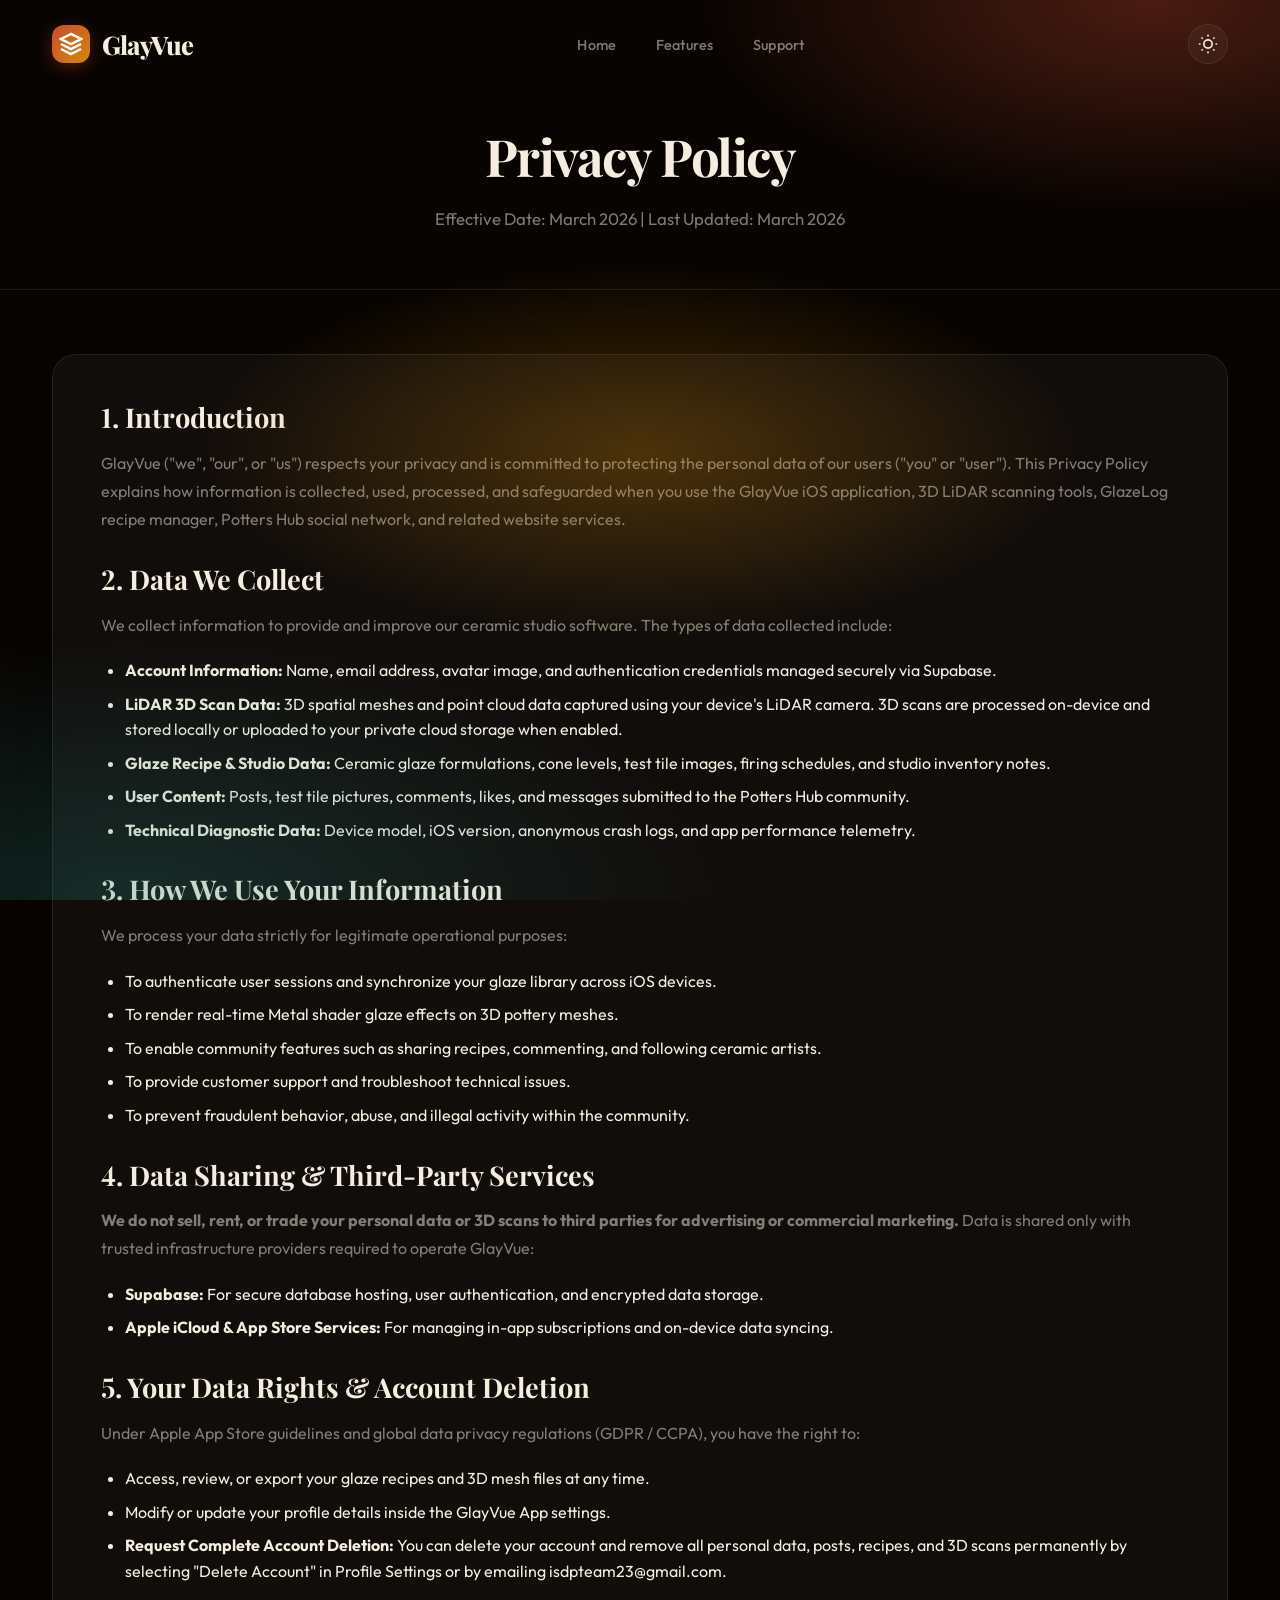
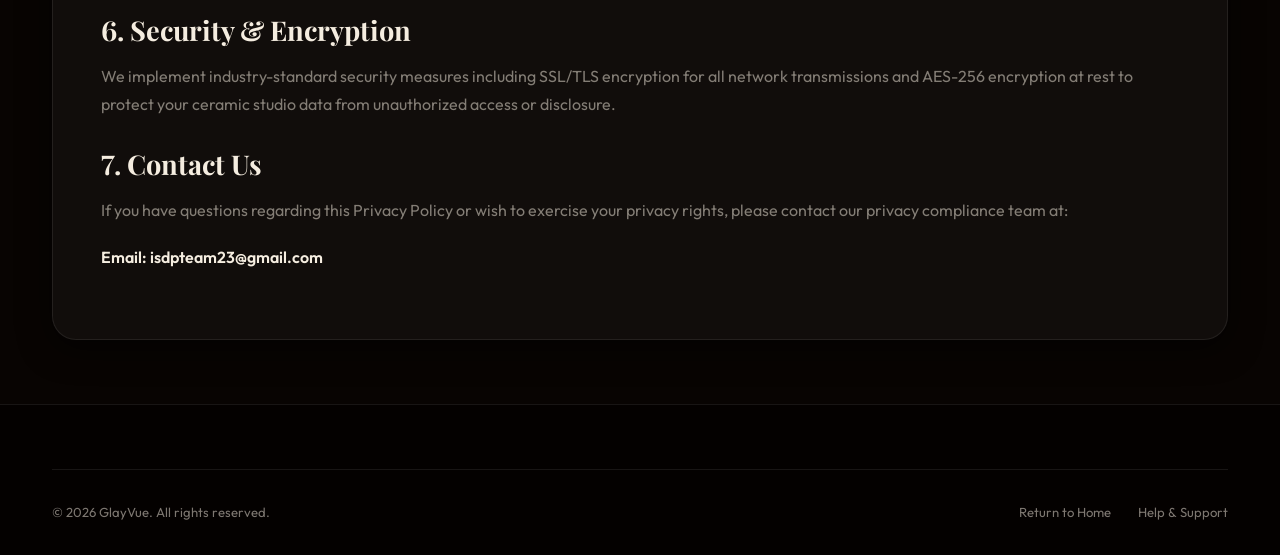
==== commit 2548c6bd: "support added" ====
--- a/privacy.html
+++ b/privacy.html
@@ -29,6 +29,7 @@
       <ul class="nav-links">
         <li><a href="index.html#hero" class="nav-link">Home</a></li>
         <li><a href="index.html#features" class="nav-link">Features</a></li>
+        <li><a href="support.html" class="nav-link">Support</a></li>
       </ul>
 
       <div class="nav-actions">
@@ -93,7 +94,7 @@
         <ul>
           <li>Access, review, or export your glaze recipes and 3D mesh files at any time.</li>
           <li>Modify or update your profile details inside the GlayVue App settings.</li>
-          <li><strong>Request Complete Account Deletion:</strong> You can delete your account and remove all personal data, posts, recipes, and 3D scans permanently by selecting "Delete Account" in Profile Settings or by emailing <a href="mailto:support@glayvue.app" style="color: var(--brand-terracotta);">support@glayvue.app</a>.</li>
+          <li><strong>Request Complete Account Deletion:</strong> You can delete your account and remove all personal data, posts, recipes, and 3D scans permanently by selecting "Delete Account" in Profile Settings or by emailing <a href="mailto:isdpteam23@gmail.com" style="color: var(--brand-terracotta);">isdpteam23@gmail.com</a>.</li>
         </ul>
 
         <h2>6. Security & Encryption</h2>
@@ -105,7 +106,7 @@
         <p>
           If you have questions regarding this Privacy Policy or wish to exercise your privacy rights, please contact our privacy compliance team at:
         </p>
-        <p style="font-weight: 600; color: var(--brand-terracotta);">Email: support@glayvue.app</p>
+        <p style="font-weight: 600; color: var(--brand-terracotta);">Email: <a href="mailto:isdpteam23@gmail.com" style="color: inherit;">isdpteam23@gmail.com</a></p>
 
       </div>
     </div>
@@ -116,7 +117,10 @@
     <div class="container">
       <div class="footer-bottom">
         <p>© 2026 GlayVue. All rights reserved.</p>
-        <p><a href="index.html" style="color: var(--brand-terracotta);">Return to Home</a></p>
+        <p>
+          <a href="index.html" style="color: var(--brand-terracotta); margin-right: 1.5rem;">Return to Home</a>
+          <a href="support.html" style="color: var(--brand-terracotta);">Help &amp; Support</a>
+        </p>
       </div>
     </div>
   </footer>
--- a/css/styles.css
+++ b/css/styles.css
@@ -1,127 +1,90 @@
 /* ==========================================================================
-   GLAYVUE — Official Website Design System & Main Stylesheet
-   The Ultimate 3D Studio & Glaze Lab for Ceramic Artists & Potters
+   GLAYVUE — Premium Restyling
+   Inspired by Googlebook.google: deep cinematic dark, smooth animations,
+   massive bold typography, earthy terracotta palette.
    ========================================================================== */
 
+/* --------------------------------------------------------------------------
+   1. Design Tokens & CSS Variables
+   -------------------------------------------------------------------------- */
 :root {
-  /* ---- Brand Colors ---- */
-  --brand-terracotta: #301614;
-  --brand-terracotta-hover: #4A221E;
-  --accent-color: #301614;
-  --accent-hover: #4A221E;
-  --brand-teal: #2A8C82;
-  --brand-teal-hover: #1F6D66;
-  --brand-gold: #D99B26;
-  --brand-clay-dark: #2D2623;
-
-  /* ---- Background Gradient (App Palette) ---- */
-  /* Light: Top rgb(245,218,155) → Bottom rgb(247,247,247) */
-  --bg-gradient: linear-gradient(180deg, rgb(245, 218, 155) 0%, rgb(247, 247, 247) 45%, rgb(247, 247, 247) 100%);
-  --bg-top: rgb(245, 218, 155);
-  --bg-main: rgb(247, 247, 247);
-  --bg-surface: rgba(250, 243, 220, 0.55);
-  --bg-surface-elevated: #FFFFFF;
-
-  /* ---- Liquid Glass System (Light Mode) ---- */
-  /* bg-card = solid color for backdrop-filter to blur through */
-  --bg-card: rgba(255, 255, 255, 0.5);
-  --bg-card-tint: rgba(245, 218, 155, 0.18);
-  --bg-card-hover: rgba(255, 255, 255, 0.7);
-  --glass-blur: blur(22px) saturate(200%);
-  --glass-border: rgba(255, 255, 255, 0.7);
-  --glass-border-bottom: rgba(180, 155, 100, 0.25);
-  --glass-border-hover: rgba(48, 22, 20, 0.3);
-  --glass-shadow: 0 8px 32px rgba(45, 38, 35, 0.06), 0 1.5px 0 0 rgba(255, 255, 255, 0.9) inset, 0 -1px 0 0 rgba(48, 22, 20, 0.06) inset;
-  --glass-shadow-hover: 0 16px 48px rgba(45, 38, 35, 0.12), 0 1.5px 0 0 rgba(255, 255, 255, 1) inset, 0 -1px 0 0 rgba(48, 22, 20, 0.1) inset;
+  /* ---- Core Brand Palette ---- */
+  --color-bg:            #080402;
+  --color-bg-2:          #0F0804;
+  --color-surface:       rgba(20, 12, 8, 0.9);
+  --color-surface-glass: rgba(255, 255, 255, 0.04);
+  --color-surface-hover: rgba(255, 255, 255, 0.07);
+
+  --color-terracotta:    #C84B2F;
+  --color-terracotta-2:  #E05E3A;
+  --color-gold:          #D4890A;
+  --color-gold-2:        #F0A020;
+  --color-teal:          #2A8C82;
 
   /* ---- Text ---- */
-  --text-main: #25201C;
-  --text-muted: #7A6E65;
-  --text-inverse: rgb(247, 247, 247);
-
-  /* ---- Borders ---- */
-  --border-color: rgba(48, 22, 20, 0.12);
-  --border-color-hover: rgba(48, 22, 20, 0.3);
+  --color-text:          #F5EDE0;
+  --color-text-muted:    rgba(245, 237, 224, 0.5);
+  --color-text-dim:      rgba(245, 237, 224, 0.3);
+
+  /* ---- Glow / Accent ---- */
+  --glow-terracotta:     rgba(200, 75, 47, 0.35);
+  --glow-gold:           rgba(212, 137, 10, 0.3);
+  --glow-teal:           rgba(42, 140, 130, 0.25);
+
+  /* ---- Glassmorphism ---- */
+  --glass-bg:            rgba(255, 255, 255, 0.04);
+  --glass-border:        rgba(255, 255, 255, 0.08);
+  --glass-border-hover:  rgba(200, 75, 47, 0.5);
+  --glass-blur:          blur(24px) saturate(180%);
 
   /* ---- Shadows ---- */
-  --shadow-sm: 0 2px 8px rgba(45, 38, 35, 0.05);
-  --shadow-md: 0 6px 20px rgba(45, 38, 35, 0.08);
-  --shadow-lg: 0 16px 40px rgba(45, 38, 35, 0.12);
-  --shadow-glow: 0 0 35px rgba(245, 218, 155, 0.5);
-
-  /* ---- Navbar ---- */
-  --navbar-initial-bg: rgba(245, 218, 155, 0.4);
-  --glass-bg: rgba(245, 218, 155, 0.75);
-
-  /* ---- Typography & Radius ---- */
-  --font-serif: 'Playfair Display', Georgia, serif;
-  --font-sans: 'Outfit', -apple-system, BlinkMacSystemFont, sans-serif;
-  --radius-sm: 8px;
-  --radius-md: 16px;
-  --radius-lg: 24px;
-  --radius-xl: 32px;
+  --shadow-sm:    0 2px 8px rgba(0, 0, 0, 0.5);
+  --shadow-md:    0 8px 32px rgba(0, 0, 0, 0.6);
+  --shadow-lg:    0 20px 60px rgba(0, 0, 0, 0.7);
+  --shadow-glow:  0 0 60px var(--glow-terracotta);
+
+  /* ---- Typography ---- */
+  --font-serif:  'Playfair Display', Georgia, serif;
+  --font-sans:   'Outfit', -apple-system, sans-serif;
+
+  /* ---- Spacing / Radius ---- */
+  --radius-sm:   8px;
+  --radius-md:   16px;
+  --radius-lg:   24px;
+  --radius-xl:   32px;
   --radius-pill: 9999px;
 
   /* ---- Transitions ---- */
-  --transition-fast: 0.2s cubic-bezier(0.16, 1, 0.3, 1);
-  --transition-normal: 0.35s cubic-bezier(0.16, 1, 0.3, 1);
-  --transition-slow: 0.6s cubic-bezier(0.16, 1, 0.3, 1);
-}
-
-[data-theme="dark"] {
-  /* ---- Brand Colors (Dark accent) ---- */
-  --brand-terracotta: #6E4F39;
-  --brand-terracotta-hover: #866249;
-  --accent-color: #6E4F39;
-  --accent-hover: #866249;
-
-  /* ---- Background Gradient (Dark App Palette) ---- */
-  /* Dark: Top rgb(45,38,35) → Bottom rgb(25,25,25) */
-  --bg-gradient: linear-gradient(180deg, rgb(45, 38, 35) 0%, rgb(25, 25, 25) 45%, rgb(25, 25, 25) 100%);
-  --bg-top: rgb(45, 38, 35);
-  --bg-main: rgb(25, 25, 25);
-  --bg-surface: rgba(45, 38, 35, 0.5);
-  --bg-surface-elevated: rgb(38, 32, 29);
-
-  /* ---- Liquid Glass System (Dark Mode) ---- */
-  --bg-card: rgba(45, 38, 35, 0.45);
-  --bg-card-tint: rgba(110, 79, 57, 0.12);
-  --bg-card-hover: rgba(55, 46, 42, 0.65);
-  --glass-blur: blur(22px) saturate(180%);
-  --glass-border: rgba(255, 255, 255, 0.12);
-  --glass-border-bottom: rgba(0, 0, 0, 0.3);
-  --glass-border-hover: rgba(110, 79, 57, 0.5);
-  --glass-shadow: 0 8px 32px rgba(0, 0, 0, 0.4), 0 1.5px 0 0 rgba(255, 255, 255, 0.18) inset, 0 -1px 0 0 rgba(0, 0, 0, 0.4) inset;
-  --glass-shadow-hover: 0 16px 48px rgba(0, 0, 0, 0.6), 0 1.5px 0 0 rgba(255, 255, 255, 0.28) inset, 0 -1px 0 0 rgba(0, 0, 0, 0.5) inset;
-
-  /* ---- Text ---- */
-  --text-main: #F5EDE0;
-  --text-muted: #B0A090;
-  --text-inverse: rgb(25, 25, 25);
-
-  /* ---- Borders ---- */
-  --border-color: rgba(110, 79, 57, 0.22);
-  --border-color-hover: rgba(110, 79, 57, 0.45);
-
-  /* ---- Shadows ---- */
-  --shadow-sm: 0 2px 8px rgba(0, 0, 0, 0.3);
-  --shadow-md: 0 6px 20px rgba(0, 0, 0, 0.4);
-  --shadow-lg: 0 16px 40px rgba(0, 0, 0, 0.6);
-  --shadow-glow: 0 0 40px rgba(110, 79, 57, 0.3);
-
-  /* ---- Navbar ---- */
-  --navbar-initial-bg: rgba(45, 38, 35, 0.3);
-  --glass-bg: rgba(40, 34, 32, 0.82);
-}
-
-/* --------------------------------------------------------------------------
-   2. Reset & Core Typography
-   -------------------------------------------------------------------------- */
-*, *::before, *::after {
-  box-sizing: border-box;
-  margin: 0;
-  padding: 0;
-}
+  --ease-out:    cubic-bezier(0.16, 1, 0.3, 1);
+  --ease-spring: cubic-bezier(0.34, 1.56, 0.64, 1);
+  --t-fast:   0.2s var(--ease-out);
+  --t-normal: 0.4s var(--ease-out);
+  --t-slow:   0.7s var(--ease-out);
+}
+
+/* Dark theme (same as default but keeping variable override for light) */
+[data-theme="light"] {
+  --color-bg:            #F5EDE0;
+  --color-bg-2:          #EEE0CC;
+  --color-surface:       rgba(245, 237, 224, 0.9);
+  --color-surface-glass: rgba(255, 255, 255, 0.6);
+  --color-surface-hover: rgba(255, 255, 255, 0.8);
+  --glass-bg:            rgba(255, 255, 255, 0.55);
+  --glass-border:        rgba(200, 75, 47, 0.15);
+  --glass-border-hover:  rgba(200, 75, 47, 0.5);
+  --color-text:          #1A0F08;
+  --color-text-muted:    rgba(26, 15, 8, 0.55);
+  --color-text-dim:      rgba(26, 15, 8, 0.35);
+  --shadow-sm:    0 2px 8px rgba(0, 0, 0, 0.08);
+  --shadow-md:    0 8px 32px rgba(0, 0, 0, 0.12);
+  --shadow-lg:    0 20px 60px rgba(0, 0, 0, 0.18);
+  --shadow-glow:  0 0 40px rgba(200, 75, 47, 0.2);
+}
+
+/* --------------------------------------------------------------------------
+   2. Reset & Base
+   -------------------------------------------------------------------------- */
+*, *::before, *::after { box-sizing: border-box; margin: 0; padding: 0; }
 
 html {
   scroll-behavior: smooth;
@@ -131,74 +94,125 @@
 
 body {
   font-family: var(--font-sans);
-  background: var(--bg-gradient);
-  background-attachment: fixed;
-  color: var(--text-main);
+  background-color: var(--color-bg);
+  color: var(--color-text);
   line-height: 1.6;
   overflow-x: hidden;
   min-height: 100vh;
-  transition: background var(--transition-normal), color var(--transition-normal);
+  transition: background-color var(--t-normal), color var(--t-normal);
 }
 
 h1, h2, h3, h4, .font-serif {
   font-family: var(--font-serif);
   font-weight: 700;
-  line-height: 1.2;
-}
-
-p {
-  color: var(--text-muted);
-}
-
-a {
-  color: inherit;
-  text-decoration: none;
-}
-
-img, video {
-  max-width: 100%;
-  height: auto;
-  display: block;
-}
+  line-height: 1.1;
+  color: var(--color-text);
+  font-variant-numeric: lining-nums;
+  -webkit-font-feature-settings: "lnum" 1;
+  font-feature-settings: "lnum" 1;
+}
+
+p { color: var(--color-text-muted); }
+a { color: inherit; text-decoration: none; }
+img, video { max-width: 100%; height: auto; display: block; }
 
 .container {
   width: 100%;
   max-width: 1240px;
   margin: 0 auto;
-  padding: 0 1.5rem;
-}
-
-/* --------------------------------------------------------------------------
-   3. Header & Navigation Bar
+  padding: 0 2rem;
+}
+
+/* --------------------------------------------------------------------------
+   3. Global Animated Background Mesh
+   -------------------------------------------------------------------------- */
+body::before {
+  content: '';
+  position: fixed;
+  inset: 0;
+  pointer-events: none;
+  z-index: 0;
+  background:
+    radial-gradient(ellipse 80% 50% at 10% 100%, var(--glow-teal) 0%, transparent 60%),
+    radial-gradient(ellipse 60% 40% at 90% 0%,   var(--glow-terracotta) 0%, transparent 60%),
+    radial-gradient(ellipse 50% 30% at 50% 50%,  var(--glow-gold) 0%, transparent 70%);
+  animation: meshPulse 12s ease-in-out infinite alternate;
+}
+
+@keyframes meshPulse {
+  0%   { opacity: 0.5; transform: scale(1) rotate(0deg); }
+  33%  { opacity: 0.8; transform: scale(1.05) rotate(1deg); }
+  66%  { opacity: 0.6; transform: scale(0.98) rotate(-1deg); }
+  100% { opacity: 0.7; transform: scale(1.03) rotate(0.5deg); }
+}
+
+/* --------------------------------------------------------------------------
+   4. Scroll Reveal Animation System (Re-animates every time you scroll)
+   -------------------------------------------------------------------------- */
+.reveal {
+  opacity: 0;
+  transform: translateY(40px);
+  transition: opacity 0.85s var(--ease-out), transform 0.85s var(--ease-out);
+  will-change: opacity, transform;
+}
+.reveal.reveal-left  { transform: translateX(-45px); }
+.reveal.reveal-right { transform: translateX(45px); }
+.reveal.reveal-scale { transform: scale(0.92); }
+.reveal.reveal-up    { transform: translateY(50px); }
+
+.reveal.is-visible {
+  opacity: 1;
+  transform: none;
+}
+
+/* Stagger delays for children when entering */
+.stagger-children > *:nth-child(1) { transition-delay: 0ms; }
+.stagger-children > *:nth-child(2) { transition-delay: 90ms; }
+.stagger-children > *:nth-child(3) { transition-delay: 180ms; }
+.stagger-children > *:nth-child(4) { transition-delay: 270ms; }
+.stagger-children > *:nth-child(5) { transition-delay: 360ms; }
+.stagger-children > *:nth-child(6) { transition-delay: 450ms; }
+
+/* Reset delay instantly when offscreen so subsequent reveals start crisp */
+.reveal:not(.is-visible) {
+  transition-delay: 0ms !important;
+}
+
+/* --------------------------------------------------------------------------
+   5. Navbar
    -------------------------------------------------------------------------- */
 .navbar {
   position: fixed;
-  top: 0;
-  left: 0;
+  top: 0; left: 0;
   width: 100%;
   z-index: 1000;
-  padding: 1.25rem 0;
-  background-color: var(--navbar-initial-bg);
-  backdrop-filter: blur(12px);
-  -webkit-backdrop-filter: blur(12px);
-  transition: padding var(--transition-fast), background-color var(--transition-fast), backdrop-filter var(--transition-fast), box-shadow var(--transition-fast);
+  padding: 1.5rem 0;
+  background: transparent;
+  transition: padding var(--t-fast), background var(--t-fast), backdrop-filter var(--t-fast), box-shadow var(--t-fast);
 }
 
 .navbar.scrolled {
-  padding: 0.75rem 0;
-  background-color: var(--glass-bg);
-  backdrop-filter: blur(20px);
-  -webkit-backdrop-filter: blur(20px);
-  border-bottom: 1px solid var(--border-color);
-  box-shadow: var(--shadow-sm);
+  padding: 0.85rem 0;
+  background: rgba(8, 4, 2, 0.85);
+  backdrop-filter: var(--glass-blur);
+  -webkit-backdrop-filter: var(--glass-blur);
+  border-bottom: 1px solid var(--glass-border);
+  box-shadow: 0 1px 40px rgba(0,0,0,0.6);
+}
+
+[data-theme="light"] .navbar.scrolled {
+  background: rgba(245, 237, 224, 0.88);
 }
 
 .navbar .container {
   display: flex;
   align-items: center;
   justify-content: space-between;
-}
-
+  position: relative;
+  z-index: 1;
+}
+
+/* Brand Logo */
 .brand-logo {
   display: flex;
   align-items: center;
@@ -206,1253 +220,1174 @@
   font-family: var(--font-serif);
   font-size: 1.6rem;
   font-weight: 800;
-  letter-spacing: -0.02em;
-  color: var(--brand-terracotta);
-}
+  letter-spacing: -0.03em;
+  color: var(--color-text);
+  transition: opacity var(--t-fast);
+}
+.brand-logo:hover { opacity: 0.8; }
 
 .brand-logo-icon {
-  width: 40px;
-  height: 40px;
-  background: linear-gradient(135deg, var(--brand-terracotta), var(--brand-gold));
+  width: 38px; height: 38px;
+  background: linear-gradient(135deg, var(--color-terracotta), var(--color-gold));
   border-radius: 12px;
-  display: flex;
-  align-items: center;
-  justify-content: center;
+  display: flex; align-items: center; justify-content: center;
   color: #fff;
-  box-shadow: var(--shadow-sm);
-}
-
+  box-shadow: 0 4px 16px var(--glow-terracotta);
+  transition: box-shadow var(--t-fast), transform var(--t-fast);
+}
+.brand-logo:hover .brand-logo-icon {
+  transform: rotate(-8deg) scale(1.08);
+  box-shadow: 0 8px 28px var(--glow-terracotta);
+}
+
+/* Nav Links */
 .nav-links {
-  display: flex;
-  align-items: center;
-  gap: 2rem;
-  list-style: none;
+  display: flex; align-items: center; gap: 2.5rem; list-style: none;
 }
 
 .nav-link {
-  font-size: 0.95rem;
-  font-weight: 500;
-  color: var(--text-muted);
-  transition: color var(--transition-fast);
+  font-size: 0.9rem; font-weight: 500;
+  color: var(--color-text-muted);
+  transition: color var(--t-fast);
   position: relative;
-}
-
-.nav-link:hover, .nav-link.active {
-  color: var(--brand-terracotta);
-}
-
+  letter-spacing: 0.01em;
+}
+.nav-link:hover, .nav-link.active { color: var(--color-text); }
 .nav-link::after {
   content: '';
   position: absolute;
-  bottom: -4px;
-  left: 0;
-  width: 0%;
-  height: 2px;
-  background-color: var(--brand-terracotta);
-  transition: width var(--transition-fast);
+  bottom: -4px; left: 0;
+  width: 0; height: 1.5px;
+  background: var(--color-terracotta);
+  transition: width var(--t-fast);
   border-radius: 2px;
 }
-
-.nav-link:hover::after, .nav-link.active::after {
-  width: 100%;
-}
-
-.nav-actions {
-  display: flex;
-  align-items: center;
-  gap: 1rem;
-}
-
-/* Theme Toggle Switch */
+.nav-link:hover::after, .nav-link.active::after { width: 100%; }
+
+.nav-actions { display: flex; align-items: center; gap: 1rem; }
+
+/* Theme Toggle */
 .theme-toggle-btn {
-  background: var(--bg-surface);
-  border: 1px solid var(--border-color);
-  color: var(--text-main);
-  width: 42px;
-  height: 42px;
+  width: 40px; height: 40px;
+  background: var(--glass-bg);
+  border: 1px solid var(--glass-border);
   border-radius: var(--radius-pill);
-  display: flex;
-  align-items: center;
-  justify-content: center;
+  color: var(--color-text);
+  display: flex; align-items: center; justify-content: center;
   cursor: pointer;
-  transition: transform var(--transition-fast), background-color var(--transition-fast), border-color var(--transition-fast);
-}
-
+  transition: transform var(--t-fast), background var(--t-fast), border-color var(--t-fast);
+}
 .theme-toggle-btn:hover {
-  transform: scale(1.08);
-  border-color: var(--brand-terracotta);
-}
-
+  background: var(--color-surface-hover);
+  border-color: var(--color-terracotta);
+  transform: scale(1.08) rotate(15deg);
+}
+
+/* Mobile Menu Toggle */
 .mobile-menu-toggle {
-  display: none;
-  background: none;
-  border: none;
-  color: var(--text-main);
-  font-size: 1.5rem;
-  cursor: pointer;
-}
-
-/* Buttons & Badges */
+  display: none; background: none; border: none;
+  color: var(--color-text); cursor: pointer;
+}
+
+/* --------------------------------------------------------------------------
+   6. Buttons
+   -------------------------------------------------------------------------- */
 .btn {
-  display: inline-flex;
-  align-items: center;
-  justify-content: center;
+  display: inline-flex; align-items: center; justify-content: center;
   gap: 0.6rem;
-  padding: 0.75rem 1.6rem;
+  padding: 0.8rem 1.8rem;
   font-family: var(--font-sans);
-  font-size: 0.95rem;
-  font-weight: 600;
+  font-size: 0.95rem; font-weight: 600;
   border-radius: var(--radius-pill);
-  transition: transform var(--transition-fast), box-shadow var(--transition-fast), background-color var(--transition-fast);
-  cursor: pointer;
-  border: none;
-}
+  border: none; cursor: pointer;
+  transition: transform var(--t-fast), box-shadow var(--t-fast), background var(--t-fast), filter var(--t-fast);
+  position: relative; overflow: hidden;
+  letter-spacing: 0.01em;
+}
+
+/* Button shimmer on hover */
+.btn::before {
+  content: '';
+  position: absolute; inset: 0;
+  background: linear-gradient(110deg, transparent 30%, rgba(255,255,255,0.15) 50%, transparent 70%);
+  transform: translateX(-100%);
+  transition: transform 0.5s var(--ease-out);
+}
+.btn:hover::before { transform: translateX(100%); }
 
 .btn-primary {
-  background: linear-gradient(135deg, var(--brand-terracotta), var(--brand-terracotta-hover));
-  color: #FFFFFF;
-  box-shadow: 0 6px 20px rgba(48, 22, 20, 0.25);
-}
-
-[data-theme="dark"] .btn-primary {
-  box-shadow: 0 6px 20px rgba(110, 79, 57, 0.4);
-}
-
+  background: linear-gradient(135deg, var(--color-terracotta), var(--color-terracotta-2));
+  color: #fff;
+  box-shadow: 0 4px 20px var(--glow-terracotta), 0 1px 0 rgba(255,255,255,0.2) inset;
+}
 .btn-primary:hover {
-  transform: translateY(-2px);
-  filter: brightness(1.15);
-}
+  transform: translateY(-3px);
+  box-shadow: 0 10px 40px var(--glow-terracotta), 0 1px 0 rgba(255,255,255,0.2) inset;
+  filter: brightness(1.1);
+}
+.btn-primary:active { transform: translateY(-1px); }
 
 .btn-secondary {
-  background: var(--bg-surface);
-  color: var(--text-main);
-  border: 1px solid var(--border-color);
-}
-
+  background: var(--glass-bg);
+  color: var(--color-text);
+  border: 1px solid var(--glass-border);
+  backdrop-filter: var(--glass-blur);
+}
 .btn-secondary:hover {
-  background: var(--bg-surface-elevated);
-  border-color: var(--brand-terracotta);
-  transform: translateY(-2px);
+  background: var(--color-surface-hover);
+  border-color: rgba(200, 75, 47, 0.4);
+  transform: translateY(-3px);
+  box-shadow: 0 8px 24px rgba(0,0,0,0.4);
 }
 
 .btn-appstore {
-  background: #000000;
-  color: #FFFFFF;
-  padding: 0.6rem 1.4rem;
+  background: var(--color-text);
+  color: var(--color-bg);
   border-radius: 12px;
+  padding: 0.65rem 1.4rem;
   box-shadow: var(--shadow-md);
-}
-
-[data-theme="dark"] .btn-appstore {
-  background: #FFFFFF;
-  color: #000000;
-}
-
+  font-weight: 700;
+}
+[data-theme="light"] .btn-appstore {
+  background: #1A0F08;
+  color: #F5EDE0;
+}
 .btn-appstore:hover {
-  transform: translateY(-2px);
+  transform: translateY(-3px);
   box-shadow: var(--shadow-lg);
-}
-
-/* --------------------------------------------------------------------------
-   4. Hero Section
+  filter: brightness(1.1);
+}
+
+/* --------------------------------------------------------------------------
+   7. Hero Section
    -------------------------------------------------------------------------- */
 .hero-section {
   position: relative;
-  padding-top: 10rem;
+  min-height: 100vh;
+  display: flex; align-items: center;
+  padding-top: 8rem;
   padding-bottom: 6rem;
   overflow: hidden;
 }
 
+/* Canvas particle background */
+#heroCanvas {
+  position: absolute;
+  inset: 0;
+  width: 100%; height: 100%;
+  z-index: 0;
+  pointer-events: none;
+  opacity: 0.6;
+}
+
+/* Multi-layer radial glow */
 .hero-bg-glow {
-  position: absolute;
-  top: 5%;
-  left: 50%;
-  transform: translateX(-50%);
-  width: 700px;
-  height: 500px;
-  background: radial-gradient(circle, rgba(217, 107, 67, 0.18) 0%, rgba(42, 140, 130, 0.12) 40%, rgba(0, 0, 0, 0) 70%);
-  filter: blur(80px);
-  z-index: -1;
-  pointer-events: none;
-}
+  position: absolute; inset: 0;
+  z-index: 0; pointer-events: none;
+  background:
+    radial-gradient(ellipse 70% 60% at 70% 50%, rgba(200, 75, 47, 0.12) 0%, transparent 65%),
+    radial-gradient(ellipse 40% 40% at 20% 80%,  rgba(42, 140, 130, 0.1) 0%, transparent 60%),
+    radial-gradient(ellipse 50% 50% at 80% 10%,  rgba(212, 137, 10, 0.08) 0%, transparent 60%);
+  animation: heroGlow 8s ease-in-out infinite alternate;
+}
+
+@keyframes heroGlow {
+  0%   { transform: scale(1); }
+  100% { transform: scale(1.08) rotate(2deg); }
+}
+
+.hero-section .container { position: relative; z-index: 1; }
 
 .hero-grid {
   display: grid;
   grid-template-columns: 1.1fr 0.9fr;
-  gap: 3.5rem;
+  gap: 4rem;
   align-items: center;
 }
 
+/* Hero Content Entrance — Re-animates every time scrolled into view */
+.hero-content > * {
+  opacity: 0;
+  transform: translateY(35px);
+  transition: opacity 0.85s var(--ease-out), transform 0.85s var(--ease-out);
+  will-change: opacity, transform;
+}
+.hero-content.is-visible > * {
+  opacity: 1;
+  transform: translateY(0);
+}
+.hero-content.is-visible .hero-badge     { transition-delay: 0.05s; }
+.hero-content.is-visible .hero-title     { transition-delay: 0.18s; }
+.hero-content.is-visible .hero-subtitle  { transition-delay: 0.32s; }
+.hero-content.is-visible .hero-cta-group { transition-delay: 0.45s; }
+.hero-content:not(.is-visible) > *       { transition-delay: 0ms !important; }
+
 .hero-badge {
-  display: inline-flex;
-  align-items: center;
-  gap: 0.5rem;
+  display: inline-flex; align-items: center; gap: 0.5rem;
   padding: 0.4rem 1rem;
-  background: var(--bg-card);
+  background: var(--glass-bg);
   backdrop-filter: var(--glass-blur);
-  -webkit-backdrop-filter: var(--glass-blur);
   border: 1px solid var(--glass-border);
-  box-shadow: var(--glass-shadow);
   border-radius: var(--radius-pill);
-  font-size: 0.85rem;
-  font-weight: 600;
-  color: var(--brand-terracotta);
+  font-size: 0.82rem; font-weight: 600;
+  color: var(--color-terracotta);
   margin-bottom: 1.5rem;
 }
-
-.hero-badge svg {
-  color: var(--brand-gold);
-}
+.hero-badge svg { color: var(--color-gold); }
 
 .hero-title {
-  font-size: 3.8rem;
-  letter-spacing: -0.03em;
+  font-size: clamp(3rem, 5.5vw, 5.6rem);
+  letter-spacing: -0.035em;
   margin-bottom: 1.5rem;
-  color: var(--text-main);
+  line-height: 1.06;
+  font-variant-numeric: lining-nums;
+  -webkit-font-feature-settings: "lnum" 1;
+  font-feature-settings: "lnum" 1;
+  text-wrap: balance;
 }
 
 .hero-title span {
-  background: linear-gradient(135deg, var(--brand-terracotta) 0%, var(--brand-gold) 100%);
-  -webkit-background-clip: text;
-  background-clip: text;
+  font-size: 1em;
+  font-weight: inherit;
+  letter-spacing: inherit;
+  line-height: inherit;
+  font-variant-numeric: lining-nums;
+  -webkit-font-feature-settings: "lnum" 1;
+  font-feature-settings: "lnum" 1;
+  background: linear-gradient(135deg, var(--color-terracotta) 0%, var(--color-gold-2) 60%, var(--color-gold) 100%);
+  -webkit-background-clip: text; background-clip: text;
   -webkit-text-fill-color: transparent;
+  display: block;
 }
 
 .hero-subtitle {
-  font-size: 1.2rem;
-  color: var(--text-muted);
+  font-size: 1.15rem;
+  color: var(--color-text-muted);
   margin-bottom: 2.5rem;
-  max-width: 540px;
-  line-height: 1.7;
+  max-width: 520px;
+  line-height: 1.75;
 }
 
 .hero-cta-group {
-  display: flex;
-  align-items: center;
-  gap: 1.25rem;
+  display: flex; align-items: center; gap: 1.25rem;
   flex-wrap: wrap;
-  margin-bottom: 3rem;
-}
-
-.hero-stats {
-  display: flex;
-  align-items: center;
-  gap: 2.5rem;
-  padding-top: 2rem;
-  border-top: 1px solid var(--border-color);
-}
-
-.stat-item h4 {
-  font-size: 1.8rem;
-  font-weight: 800;
-  color: var(--text-main);
-}
-
-.stat-item p {
-  font-size: 0.85rem;
-  font-weight: 500;
-}
-
-/* Phone Mockup Display */
+}
+
+/* Hero Visual — phone mockup entrance */
 .hero-visual {
   position: relative;
-  display: flex;
-  justify-content: center;
-  align-items: center;
+  display: flex; justify-content: center; align-items: center;
+  opacity: 0;
+  transform: translateY(50px) scale(0.93);
+  transition: opacity 1s 0.2s var(--ease-out), transform 1s 0.2s var(--ease-out);
+  will-change: opacity, transform;
+}
+.hero-visual.is-visible {
+  opacity: 1;
+  transform: translateY(0) scale(1);
+}
+.hero-visual:not(.is-visible) {
+  transition-delay: 0ms !important;
 }
 
 .phone-mockup-frame {
   position: relative;
-  width: 310px;
-  height: 630px;
+  width: 300px; height: 610px;
   background: #111;
   border-radius: 48px;
   padding: 12px;
-  box-shadow: 0 25px 60px rgba(0,0,0,0.35), 0 0 0 1px rgba(255,255,255,0.1) inset;
-  border: 4px solid #2B2825;
+  box-shadow:
+    0 0 0 1px rgba(255,255,255,0.08),
+    0 30px 80px rgba(0,0,0,0.8),
+    0 0 60px var(--glow-terracotta),
+    0 0 120px rgba(42,140,130,0.1);
+  border: 3px solid rgba(255,255,255,0.06);
+  animation: phoneFloat 6s ease-in-out infinite;
+}
+@keyframes phoneFloat {
+  0%, 100% { transform: translateY(0px) rotate(-1deg); }
+  50%       { transform: translateY(-18px) rotate(1deg); }
 }
 
 .phone-screen {
-  position: relative;
-  width: 100%;
-  height: 100%;
-  background: var(--bg-main);
+  width: 100%; height: 100%;
+  background: #0a0a0a;
   border-radius: 38px;
   overflow: hidden;
-  display: flex;
-  flex-direction: column;
+  display: flex; flex-direction: column;
+  position: relative;
 }
 
 .phone-notch {
   position: absolute;
-  top: 10px;
-  left: 50%;
+  top: 10px; left: 50%;
   transform: translateX(-50%);
-  width: 110px;
-  height: 24px;
+  width: 110px; height: 24px;
   background: #000;
   border-radius: 14px;
   z-index: 10;
 }
 
 .phone-screen-img {
-  width: 100%;
-  height: 100%;
-  object-fit: cover;
-}
-
+  width: 100%; height: 100%; object-fit: cover;
+}
+
+.phone-screen-video {
+  width: 100%; height: 100%; object-fit: cover;
+  background: #0a0a0a;
+}
+
+/* Floating Cards */
 .floating-card {
   position: absolute;
-  padding: 1rem;
-  background: var(--bg-card);
+  padding: 0.9rem 1.1rem;
+  background: rgba(15, 8, 4, 0.8);
   backdrop-filter: var(--glass-blur);
-  -webkit-backdrop-filter: var(--glass-blur);
   border: 1px solid var(--glass-border);
   border-radius: var(--radius-md);
-  box-shadow: var(--glass-shadow);
-  display: flex;
-  align-items: center;
-  gap: 0.75rem;
+  box-shadow: var(--shadow-md), 0 0 20px rgba(0,0,0,0.5);
+  display: flex; align-items: center; gap: 0.75rem;
   z-index: 12;
   overflow: hidden;
-  animation: floatAnim 6s ease-in-out infinite alternate;
-  transition: transform var(--transition-normal), box-shadow var(--transition-normal), border-color var(--transition-fast);
-}
+  transition: transform var(--t-normal), box-shadow var(--t-normal), border-color var(--t-fast);
+}
+[data-theme="light"] .floating-card {
+  background: rgba(255,255,255,0.88);
+}
+
+.floating-card::before {
+  content: '';
+  position: absolute; inset: 0;
+  background: linear-gradient(90deg, transparent 0%, rgba(255,255,255,0.1) 50%, transparent 100%);
+  transform: translateX(-150%) skewX(-20deg);
+  transition: transform 0.6s var(--ease-out);
+  pointer-events: none;
+}
+.floating-card:hover::before { transform: translateX(150%) skewX(-20deg); }
 
 .floating-card:hover {
-  border-color: var(--glass-border-hover);
-  box-shadow: var(--glass-shadow-hover);
+  border-color: rgba(200, 75, 47, 0.5);
+  box-shadow: var(--shadow-lg), 0 0 30px var(--glow-terracotta);
 }
 
 .floating-card-1 {
-  top: 15%;
-  left: -12%;
-}
-
+  top: 12%; left: -14%;
+  animation: floatA 5s ease-in-out infinite;
+}
 .floating-card-2 {
-  bottom: 18%;
-  right: -10%;
-  animation-delay: 2s;
-}
-
-@keyframes floatAnim {
-  0% { transform: translateY(0px) rotate(0deg); }
-  100% { transform: translateY(-14px) rotate(2deg); }
-}
-
-/* --------------------------------------------------------------------------
-   5. Interactive Glaze Shader Section (WebGL / HTML5 Canvas Simulator)
-   -------------------------------------------------------------------------- */
-.glaze-sim-section {
-  padding: 6rem 0;
-  background: var(--bg-surface);
-  position: relative;
-}
-
+  bottom: 16%; right: -12%;
+  animation: floatB 6s ease-in-out infinite;
+}
+
+@keyframes floatA {
+  0%, 100% { transform: translateY(0px) rotate(-1deg); }
+  50%       { transform: translateY(-12px) rotate(1deg); }
+}
+@keyframes floatB {
+  0%, 100% { transform: translateY(0px) rotate(1deg); }
+  50%       { transform: translateY(-16px) rotate(-1deg); }
+}
+
+/* --------------------------------------------------------------------------
+   8. Section Headers (shared)
+   -------------------------------------------------------------------------- */
 .section-header {
   text-align: center;
-  max-width: 680px;
-  margin: 0 auto 4rem auto;
+  max-width: 720px;
+  margin: 0 auto 5rem auto;
 }
 
 .section-tag {
+  display: inline-block;
+  font-size: 0.78rem; font-weight: 700;
+  letter-spacing: 0.18em;
   text-transform: uppercase;
-  font-size: 0.85rem;
-  letter-spacing: 0.15em;
-  font-weight: 700;
-  color: var(--brand-terracotta);
-  margin-bottom: 0.75rem;
-  display: block;
+  color: var(--color-terracotta);
+  margin-bottom: 1rem;
+  opacity: 0.9;
 }
 
 .section-title {
-  font-size: 2.6rem;
-  margin-bottom: 1rem;
+  font-size: clamp(2.4rem, 4vw, 3.6rem);
+  letter-spacing: -0.03em;
+  margin-bottom: 1.2rem;
+  line-height: 1.1;
+}
+
+.section-title .gradient-text {
+  background: linear-gradient(135deg, var(--color-terracotta), var(--color-gold-2));
+  -webkit-background-clip: text; background-clip: text;
+  -webkit-text-fill-color: transparent;
 }
 
 .section-subtitle {
-  font-size: 1.1rem;
-  color: var(--text-muted);
-}
-
-.simulator-container {
-  display: grid;
-  grid-template-columns: 1fr 1fr;
-  gap: 2.5rem;
-  background: var(--bg-card);
-  border: 1px solid var(--border-color);
-  border-radius: var(--radius-xl);
-  padding: 2.5rem;
-  box-shadow: var(--shadow-lg);
-  backdrop-filter: blur(12px);
-}
-
-.sim-canvas-wrapper {
-  position: relative;
-  width: 100%;
-  height: 400px;
-  background: radial-gradient(circle at center, rgba(255,255,255,0.05) 0%, rgba(0,0,0,0.2) 100%), var(--bg-surface-elevated);
-  border-radius: var(--radius-lg);
-  overflow: hidden;
-  display: flex;
-  align-items: center;
-  justify-content: center;
-  border: 1px solid var(--border-color);
-}
-
-#glazeCanvas {
-  width: 100%;
-  height: 100%;
-  cursor: grab;
-}
-
-#glazeCanvas:active {
-  cursor: grabbing;
-}
-
-.sim-canvas-overlay {
-  position: absolute;
-  bottom: 15px;
-  left: 15px;
-  background: rgba(0,0,0,0.6);
-  backdrop-filter: blur(8px);
-  color: #fff;
-  padding: 0.4rem 0.9rem;
-  border-radius: var(--radius-pill);
-  font-size: 0.8rem;
-  font-weight: 500;
-  display: flex;
-  align-items: center;
-  gap: 0.5rem;
-}
-
-.sim-controls {
-  display: flex;
-  flex-direction: column;
-  justify-content: center;
-  gap: 1.75rem;
-}
-
-.control-group-title {
-  font-size: 0.9rem;
-  text-transform: uppercase;
-  letter-spacing: 0.08em;
-  font-weight: 700;
-  color: var(--text-muted);
-  margin-bottom: 0.75rem;
-}
-
-.glaze-preset-grid {
-  display: grid;
-  grid-template-columns: repeat(4, 1fr);
-  gap: 0.75rem;
-}
-
-.glaze-preset-btn {
-  display: flex;
-  flex-direction: column;
-  align-items: center;
-  gap: 0.5rem;
-  padding: 0.75rem;
-  background: var(--bg-surface);
-  border: 2px solid transparent;
-  border-radius: var(--radius-md);
-  cursor: pointer;
-  transition: all var(--transition-fast);
-}
-
-.glaze-preset-btn.active, .glaze-preset-btn:hover {
-  border-color: var(--brand-terracotta);
-  background: var(--bg-surface-elevated);
-  transform: translateY(-2px);
-}
-
-.glaze-color-swatch {
-  width: 32px;
-  height: 32px;
-  border-radius: 50%;
-  box-shadow: 0 2px 6px rgba(0,0,0,0.15);
-}
-
-.glaze-preset-btn span {
-  font-size: 0.75rem;
-  font-weight: 600;
-  color: var(--text-main);
-}
-
-/* Temperature Slider */
-.temp-slider-wrapper {
-  display: flex;
-  flex-direction: column;
-  gap: 0.5rem;
-}
-
-.temp-slider-labels {
-  display: flex;
-  justify-content: space-between;
-  font-size: 0.85rem;
-  font-weight: 600;
-  color: var(--text-main);
-}
-
-input[type="range"].temp-range {
-  -webkit-appearance: none;
-  width: 100%;
-  height: 8px;
-  border-radius: 4px;
-  background: linear-gradient(90deg, #5AB4AC 0%, #E5AC44 50%, #D96B43 100%);
-  outline: none;
-}
-
-input[type="range"].temp-range::-webkit-slider-thumb {
-  -webkit-appearance: none;
-  width: 22px;
-  height: 22px;
-  border-radius: 50%;
-  background: #FFFFFF;
-  border: 3px solid var(--brand-terracotta);
-  cursor: pointer;
-  box-shadow: var(--shadow-sm);
-  transition: transform var(--transition-fast);
-}
-
-input[type="range"].temp-range::-webkit-slider-thumb:hover {
-  transform: scale(1.15);
-}
-
-/* Atmosphere toggle buttons */
-.atmosphere-toggle-group {
-  display: grid;
-  grid-template-columns: 1fr 1fr;
-  gap: 0.75rem;
-}
-
-.atmo-btn {
-  padding: 0.6rem 1rem;
-  background: var(--bg-surface);
-  border: 1px solid var(--border-color);
-  border-radius: var(--radius-pill);
-  font-size: 0.85rem;
-  font-weight: 600;
-  color: var(--text-muted);
-  cursor: pointer;
-  text-align: center;
-  transition: all var(--transition-fast);
-}
-
-.atmo-btn.active {
-  background: var(--brand-terracotta);
-  color: #fff;
-  border-color: var(--brand-terracotta);
-}
-
-/* --------------------------------------------------------------------------
-   6. Core App Features Grid
-   -------------------------------------------------------------------------- */
-.features-section {
-  padding: 7rem 0;
-}
+  font-size: 1.05rem;
+  color: var(--color-text-muted);
+  line-height: 1.75;
+}
+
+/* --------------------------------------------------------------------------
+   9. Features Section
+   -------------------------------------------------------------------------- */
+.features-section { padding: 8rem 0; position: relative; z-index: 1; }
 
 .features-grid {
   display: grid;
   grid-template-columns: repeat(auto-fit, minmax(280px, 1fr));
-  gap: 2rem;
-}
-
+  gap: 1.5rem;
+}
+
+/* Feature Card — 3D tilt container */
 .feature-card {
   position: relative;
-  background: var(--bg-card);
-  backdrop-filter: var(--glass-blur);
-  -webkit-backdrop-filter: var(--glass-blur);
+  background: var(--glass-bg);
   border: 1px solid var(--glass-border);
   border-radius: var(--radius-lg);
   padding: 2.25rem;
-  transition: transform var(--transition-normal), box-shadow var(--transition-normal), border-color var(--transition-fast), background-color var(--transition-fast);
-  box-shadow: var(--glass-shadow);
-  display: flex;
-  flex-direction: column;
+  transition: border-color var(--t-fast), box-shadow var(--t-fast), background var(--t-fast);
+  overflow: hidden;
   height: 100%;
-  overflow: hidden;
-}
-
-/* Liquid Glass Shimmer Sweep on Hover */
-.feature-card::before,
-.showcase-content-grid::before,
-.faq-item::before,
-.floating-card::before {
+  transform-style: preserve-3d;
+  will-change: transform;
+  cursor: default;
+}
+
+/* Light mode: solid white so ::after tint never bleeds through */
+[data-theme="light"] .feature-card {
+  background: rgba(255, 255, 255, 0.88);
+}
+
+/* Shimmer sweep */
+.feature-card::before {
   content: '';
-  position: absolute;
-  top: 0;
-  left: -150%;
-  width: 100%;
-  height: 100%;
-  background: linear-gradient(
-    90deg,
-    transparent 0%,
-    rgba(255, 255, 255, 0.35) 50%,
-    transparent 100%
-  );
+  position: absolute; top: 0; left: -150%;
+  width: 100%; height: 100%;
+  background: linear-gradient(90deg, transparent 0%, rgba(255,255,255,0.1) 50%, transparent 100%);
   transform: skewX(-20deg);
-  transition: left 0.75s cubic-bezier(0.2, 0.8, 0.2, 1);
+  transition: left 0.75s var(--ease-out);
+  pointer-events: none; z-index: 2;
+}
+.feature-card:hover::before { left: 150%; }
+
+/* Subtle colour tint wash on hover — colour set per card below */
+.feature-card::after {
+  content: '';
+  position: absolute; inset: 0;
+  border-radius: var(--radius-lg);
+  opacity: 0;
+  transition: opacity var(--t-normal);
   pointer-events: none;
-  z-index: 4;
-}
-
-.feature-card:hover::before,
-.showcase-content-grid:hover::before,
-.faq-item:hover::before,
-.floating-card:hover::before {
-  left: 150%;
-}
-
-.feature-card:hover {
-  transform: translateY(-8px);
-  background: var(--bg-card-hover);
-  box-shadow: var(--glass-shadow-hover);
-  border-color: var(--glass-border-hover);
+  z-index: 0;
+}
+.feature-card:hover::after { opacity: 1; }
+
+/* Glare overlay for 3D tilt effect */
+.tilt-glare {
+  position: absolute; inset: 0;
+  border-radius: var(--radius-lg);
+  pointer-events: none;
+  z-index: 3;
+  background: radial-gradient(circle at 50% 50%, rgba(255,255,255,0.08) 0%, transparent 60%);
+  opacity: 0;
+  transition: opacity 0.3s ease;
+}
+.feature-card:hover .tilt-glare { opacity: 1; }
+
+/* ── Card 1: Terracotta · Raw Clay ─────────────────────────────────── */
+.feature-card:nth-child(1) .feature-icon-box {
+  color: #C84B2F;
+  background: rgba(200, 75, 47, 0.1);
+  border: 1px solid rgba(200, 75, 47, 0.22);
+}
+.feature-card:nth-child(1)::after {
+  background: linear-gradient(135deg, rgba(200,75,47,0.06) 0%, rgba(224,120,80,0.03) 100%);
+  border: 1.5px solid rgba(200, 75, 47, 0.35);
+}
+.feature-card:nth-child(1):hover {
+  border-color: rgba(200, 75, 47, 0.5);
+  box-shadow: 0 16px 48px rgba(0,0,0,0.12), 0 0 28px rgba(200,75,47,0.14);
+}
+.feature-card:nth-child(1):hover .feature-icon-box {
+  box-shadow: 0 0 20px rgba(200, 75, 47, 0.4);
+  transform: scale(1.1);
+}
+
+/* ── Card 2: Celadon · Jade Glaze ──────────────────────────────────── */
+.feature-card:nth-child(2) .feature-icon-box {
+  color: #2A8C82;
+  background: rgba(42, 140, 130, 0.1);
+  border: 1px solid rgba(42, 140, 130, 0.22);
+}
+.feature-card:nth-child(2)::after {
+  background: linear-gradient(135deg, rgba(42,140,130,0.06) 0%, rgba(90,180,172,0.03) 100%);
+  border: 1.5px solid rgba(42, 140, 130, 0.35);
+}
+.feature-card:nth-child(2):hover {
+  border-color: rgba(42, 140, 130, 0.5);
+  box-shadow: 0 16px 48px rgba(0,0,0,0.12), 0 0 28px rgba(42,140,130,0.14);
+}
+.feature-card:nth-child(2):hover .feature-icon-box {
+  box-shadow: 0 0 20px rgba(42, 140, 130, 0.4);
+  transform: scale(1.1);
+}
+
+/* ── Card 3: Amber · Kiln Gold ─────────────────────────────────────── */
+.feature-card:nth-child(3) .feature-icon-box {
+  color: #C4890A;
+  background: rgba(196, 137, 10, 0.1);
+  border: 1px solid rgba(196, 137, 10, 0.22);
+}
+.feature-card:nth-child(3)::after {
+  background: linear-gradient(135deg, rgba(196,137,10,0.06) 0%, rgba(240,180,60,0.03) 100%);
+  border: 1.5px solid rgba(196, 137, 10, 0.35);
+}
+.feature-card:nth-child(3):hover {
+  border-color: rgba(196, 137, 10, 0.5);
+  box-shadow: 0 16px 48px rgba(0,0,0,0.12), 0 0 28px rgba(196,137,10,0.14);
+}
+.feature-card:nth-child(3):hover .feature-icon-box {
+  box-shadow: 0 0 20px rgba(196, 137, 10, 0.4);
+  transform: scale(1.1);
+}
+
+/* ── Card 4: Cobalt · Pottery Blue ─────────────────────────────────── */
+.feature-card:nth-child(4) .feature-icon-box {
+  color: #3B6AC8;
+  background: rgba(59, 106, 200, 0.1);
+  border: 1px solid rgba(59, 106, 200, 0.22);
+}
+.feature-card:nth-child(4)::after {
+  background: linear-gradient(135deg, rgba(59,106,200,0.06) 0%, rgba(100,150,230,0.03) 100%);
+  border: 1.5px solid rgba(59, 106, 200, 0.35);
+}
+.feature-card:nth-child(4):hover {
+  border-color: rgba(59, 106, 200, 0.5);
+  box-shadow: 0 16px 48px rgba(0,0,0,0.12), 0 0 28px rgba(59,106,200,0.14);
+}
+.feature-card:nth-child(4):hover .feature-icon-box {
+  box-shadow: 0 0 20px rgba(59, 106, 200, 0.4);
+  transform: scale(1.1);
+}
+
+/* ── Card 5: Shino · Ash Glaze ─────────────────────────────────────── */
+.feature-card:nth-child(5) .feature-icon-box {
+  color: #9E6B4A;
+  background: rgba(158, 107, 74, 0.1);
+  border: 1px solid rgba(158, 107, 74, 0.22);
+}
+.feature-card:nth-child(5)::after {
+  background: linear-gradient(135deg, rgba(158,107,74,0.06) 0%, rgba(200,160,120,0.03) 100%);
+  border: 1.5px solid rgba(158, 107, 74, 0.35);
+}
+.feature-card:nth-child(5):hover {
+  border-color: rgba(158, 107, 74, 0.5);
+  box-shadow: 0 16px 48px rgba(0,0,0,0.12), 0 0 28px rgba(158,107,74,0.14);
+}
+.feature-card:nth-child(5):hover .feature-icon-box {
+  box-shadow: 0 0 20px rgba(158, 107, 74, 0.4);
+  transform: scale(1.1);
 }
 
 .feature-icon-box {
-  position: relative;
-  z-index: 3;
-  width: 56px;
-  height: 56px;
+  position: relative; z-index: 3;
+  width: 54px; height: 54px;
   border-radius: 16px;
-  background: var(--bg-card);
-  backdrop-filter: var(--glass-blur);
-  -webkit-backdrop-filter: var(--glass-blur);
+  display: flex; align-items: center; justify-content: center;
+  margin-bottom: 1.5rem;
+  transition: box-shadow var(--t-fast), transform var(--t-fast);
+}
+
+.feature-title {
+  position: relative; z-index: 3;
+  font-size: 1.35rem; margin-bottom: 0.75rem;
+}
+.feature-desc {
+  position: relative; z-index: 3;
+  font-size: 0.95rem; line-height: 1.7;
+}
+
+/* --------------------------------------------------------------------------
+   10. Showcase Section
+   -------------------------------------------------------------------------- */
+.showcase-section { padding: 7rem 0; position: relative; z-index: 1; }
+
+.showcase-tabs {
+  display: flex; justify-content: center;
+  gap: 0.75rem; margin-bottom: 3rem; flex-wrap: wrap;
+}
+
+.showcase-tab-btn {
+  padding: 0.65rem 1.4rem;
+  background: var(--glass-bg);
   border: 1px solid var(--glass-border);
-  color: var(--brand-terracotta);
-  display: flex;
-  align-items: center;
-  justify-content: center;
-  font-size: 1.5rem;
-  margin-bottom: 1.5rem;
-  box-shadow: var(--glass-shadow);
-}
-
-.feature-card:nth-child(2) .feature-icon-box {
-  color: var(--brand-teal);
-}
-
-.feature-card:nth-child(3) .feature-icon-box {
-  color: var(--brand-gold);
-}
-
-.feature-title {
-  position: relative;
-  z-index: 3;
-  font-size: 1.4rem;
-  margin-bottom: 0.75rem;
-}
-
-.feature-desc {
-  position: relative;
-  z-index: 3;
-  font-size: 0.95rem;
-  line-height: 1.65;
-}
-
-/* --------------------------------------------------------------------------
-   7. App Screenshot Showcase Carousel / Tab View
-   -------------------------------------------------------------------------- */
-.showcase-section {
-  padding: 6rem 0;
-  background: transparent;
-}
-
-.showcase-tabs {
-  display: flex;
-  justify-content: center;
-  gap: 1rem;
-  margin-bottom: 3rem;
-  flex-wrap: wrap;
-}
-
-.showcase-tab-btn {
-  padding: 0.75rem 1.5rem;
-  background: var(--bg-main);
-  border: 1px solid var(--border-color);
   border-radius: var(--radius-pill);
-  font-size: 0.95rem;
-  font-weight: 600;
-  color: var(--text-muted);
+  font-size: 0.88rem; font-weight: 600;
+  color: var(--color-text-muted);
   cursor: pointer;
-  transition: all var(--transition-fast);
-}
-
+  transition: all var(--t-fast);
+  letter-spacing: 0.01em;
+}
 .showcase-tab-btn.active, .showcase-tab-btn:hover {
-  background: var(--brand-terracotta);
-  color: #FFFFFF;
-  border-color: var(--brand-terracotta);
+  background: var(--color-terracotta);
+  color: #fff;
+  border-color: var(--color-terracotta);
+  box-shadow: 0 4px 20px var(--glow-terracotta);
 }
 
 .showcase-slider-wrapper {
   position: relative;
-  touch-action: pan-y;
-  user-select: none;
+  touch-action: pan-y; user-select: none;
 }
 
 .showcase-content-grid {
   position: relative;
   display: grid;
   grid-template-columns: 1fr 1fr;
-  gap: 3rem;
-  align-items: center;
-  background: var(--bg-card);
+  gap: 3rem; align-items: center;
+  background: var(--glass-bg);
   backdrop-filter: var(--glass-blur);
   -webkit-backdrop-filter: var(--glass-blur);
   border-radius: var(--radius-xl);
   padding: 3rem;
   border: 1px solid var(--glass-border);
-  box-shadow: var(--glass-shadow);
-  transition: transform 0.3s cubic-bezier(0.25, 1, 0.5, 1), opacity 0.3s ease, box-shadow 0.3s ease, border-color 0.3s ease;
+  box-shadow: var(--shadow-lg);
+  transition: transform 0.3s cubic-bezier(0.25, 1, 0.5, 1), opacity 0.3s ease, border-color 0.3s ease;
   will-change: transform, opacity;
   overflow: hidden;
   cursor: grab;
 }
-
-.showcase-content-grid:hover {
-  border-color: var(--glass-border-hover);
-  box-shadow: var(--glass-shadow-hover);
-}
-
-.showcase-content-grid:active {
-  cursor: grabbing;
-}
+.showcase-content-grid:active { cursor: grabbing; }
+.showcase-content-grid:hover { border-color: rgba(200,75,47,0.2); }
+
+/* Shimmer */
+.showcase-content-grid::before {
+  content: '';
+  position: absolute; top: 0; left: -150%;
+  width: 100%; height: 100%;
+  background: linear-gradient(90deg, transparent 0%, rgba(255,255,255,0.04) 50%, transparent 100%);
+  transform: skewX(-20deg);
+  transition: left 0.9s var(--ease-out);
+  pointer-events: none; z-index: 1;
+}
+.showcase-content-grid:hover::before { left: 150%; }
 
 /* Slide Animations */
-.showcase-content-grid.slide-out-left {
-  transform: translateX(-40px);
-  opacity: 0;
-}
-
-.showcase-content-grid.slide-out-right {
-  transform: translateX(40px);
-  opacity: 0;
-}
-
-.showcase-content-grid.slide-in-right {
-  animation: slideInRight 0.3s cubic-bezier(0.25, 1, 0.5, 1) forwards;
-}
-
-.showcase-content-grid.slide-in-left {
-  animation: slideInLeft 0.3s cubic-bezier(0.25, 1, 0.5, 1) forwards;
-}
+.showcase-content-grid.slide-out-left  { transform: translateX(-40px); opacity: 0; }
+.showcase-content-grid.slide-out-right { transform: translateX(40px);  opacity: 0; }
+.showcase-content-grid.slide-in-right  { animation: slideInRight 0.4s cubic-bezier(0.25, 1, 0.5, 1) forwards; }
+.showcase-content-grid.slide-in-left   { animation: slideInLeft  0.4s cubic-bezier(0.25, 1, 0.5, 1) forwards; }
 
 @keyframes slideInRight {
-  from {
-    transform: translateX(40px);
-    opacity: 0;
-  }
-  to {
-    transform: translateX(0);
-    opacity: 1;
-  }
-}
-
+  from { transform: translateX(50px); opacity: 0; }
+  to   { transform: translateX(0);    opacity: 1; }
+}
 @keyframes slideInLeft {
-  from {
-    transform: translateX(-40px);
-    opacity: 0;
-  }
-  to {
-    transform: translateX(0);
-    opacity: 1;
-  }
-}
-
-/* Arrow Navigation Buttons */
+  from { transform: translateX(-50px); opacity: 0; }
+  to   { transform: translateX(0);     opacity: 1; }
+}
+
+/* Arrow buttons */
 .showcase-arrow-btn {
+  position: absolute; top: 50%; transform: translateY(-50%);
+  width: 48px; height: 48px; border-radius: 50%;
+  background: var(--glass-bg);
+  border: 1px solid var(--glass-border);
+  color: var(--color-text);
+  display: flex; align-items: center; justify-content: center;
+  cursor: pointer; z-index: 10;
+  box-shadow: var(--shadow-md);
+  transition: all var(--t-fast);
+}
+.showcase-arrow-btn:hover {
+  background: var(--color-terracotta);
+  color: #fff; border-color: var(--color-terracotta);
+  transform: translateY(-50%) scale(1.12);
+  box-shadow: 0 4px 20px var(--glow-terracotta);
+}
+.showcase-prev-btn { left: -24px; }
+.showcase-next-btn { right: -24px; }
+
+/* Footer Controls */
+.showcase-footer-controls {
+  display: flex; justify-content: space-between; align-items: center;
+  margin-top: 1.75rem; padding: 0 0.5rem;
+}
+.showcase-swipe-hint {
+  display: flex; align-items: center; gap: 0.5rem;
+  font-size: 0.82rem; color: var(--color-text-dim); font-weight: 500;
+}
+.showcase-dots { display: flex; gap: 0.6rem; align-items: center; }
+.showcase-dot {
+  width: 8px; height: 8px; border-radius: 50%;
+  background: var(--glass-border);
+  border: none; cursor: pointer;
+  transition: all var(--t-fast); padding: 0;
+}
+.showcase-dot:hover { background: var(--color-text-muted); }
+.showcase-dot.active {
+  width: 28px; border-radius: 12px;
+  background: var(--color-terracotta);
+  box-shadow: 0 0 10px var(--glow-terracotta);
+}
+
+/* Showcase Content */
+.showcase-info h3 { font-size: 2.1rem; margin-bottom: 1rem; letter-spacing: -0.03em; }
+.showcase-info p  { font-size: 1rem; margin-bottom: 1.5rem; line-height: 1.75; }
+
+.showcase-bullets { list-style: none; display: flex; flex-direction: column; gap: 0.85rem; }
+.showcase-bullets li { display: flex; align-items: center; gap: 0.75rem; font-size: 0.93rem; font-weight: 500; }
+.showcase-bullets svg { color: var(--color-teal); flex-shrink: 0; }
+
+.showcase-media { display: flex; justify-content: center; }
+.showcase-img {
+  max-width: 300px;
+  border-radius: 24px;
+  box-shadow: var(--shadow-lg), 0 0 50px rgba(0,0,0,0.5);
+  border: 2px solid var(--glass-border);
+  transition: transform 0.4s var(--ease-out), box-shadow 0.4s ease;
+}
+.showcase-content-grid:hover .showcase-img {
+  transform: translateY(-8px) scale(1.02);
+  box-shadow: var(--shadow-lg), 0 0 60px var(--glow-terracotta);
+}
+
+.showcase-video {
+  max-width: 300px;
+  border-radius: 24px;
+  box-shadow: var(--shadow-lg), 0 0 50px rgba(0,0,0,0.5);
+  border: 2px solid var(--glass-border);
+  transition: transform 0.4s var(--ease-out), box-shadow 0.4s ease, opacity 0.4s ease;
+  background: #0a0a0a;
+}
+.showcase-content-grid:hover .showcase-video {
+  transform: translateY(-8px) scale(1.02);
+  box-shadow: var(--shadow-lg), 0 0 60px var(--glow-terracotta);
+}
+
+/* --------------------------------------------------------------------------
+   11. FAQ Section
+   -------------------------------------------------------------------------- */
+.faq-section { padding: 7rem 0; position: relative; z-index: 1; }
+
+.faq-list {
+  max-width: 820px; margin: 0 auto;
+  display: flex; flex-direction: column; gap: 1rem;
+}
+
+.faq-item {
+  position: relative;
+  background: var(--glass-bg);
+  border: 1px solid var(--glass-border);
+  border-radius: var(--radius-md);
+  overflow: hidden;
+  transition: border-color var(--t-fast), box-shadow var(--t-fast), transform var(--t-fast);
+}
+.faq-item::before {
+  content: '';
+  position: absolute; top: 0; left: -150%;
+  width: 100%; height: 100%;
+  background: linear-gradient(90deg, transparent 0%, rgba(255,255,255,0.04) 50%, transparent 100%);
+  transform: skewX(-20deg);
+  transition: left 0.6s var(--ease-out);
+  pointer-events: none;
+}
+.faq-item:hover::before { left: 150%; }
+.faq-item:hover { border-color: rgba(200, 75, 47, 0.25); transform: translateX(4px); }
+.faq-item.active {
+  border-color: rgba(200, 75, 47, 0.5);
+  box-shadow: 0 4px 30px var(--glow-terracotta);
+}
+
+.faq-question {
+  width: 100%; padding: 1.5rem;
+  background: none; border: none;
+  text-align: left;
+  font-family: var(--font-sans);
+  font-size: 1.05rem; font-weight: 600;
+  color: var(--color-text);
+  display: flex; align-items: center; justify-content: space-between;
+  cursor: pointer; gap: 1rem;
+}
+
+.faq-icon {
+  width: 28px; height: 28px; border-radius: 50%;
+  background: var(--glass-bg);
+  border: 1px solid var(--glass-border);
+  display: flex; align-items: center; justify-content: center;
+  flex-shrink: 0;
+  transition: transform var(--t-fast), background var(--t-fast), border-color var(--t-fast);
+}
+.faq-item.active .faq-icon {
+  transform: rotate(180deg);
+  background: var(--color-terracotta);
+  border-color: var(--color-terracotta);
+  box-shadow: 0 0 12px var(--glow-terracotta);
+}
+
+.faq-answer {
+  max-height: 0; overflow: hidden;
+  transition: max-height 0.4s ease-out, padding 0.4s ease-out;
+}
+.faq-item.active .faq-answer {
+  max-height: 400px;
+  padding: 0 1.5rem 1.5rem;
+}
+.faq-answer p { font-size: 0.96rem; line-height: 1.75; }
+
+/* --------------------------------------------------------------------------
+   12. CTA Banner Section
+   -------------------------------------------------------------------------- */
+.cta-banner-section { padding: 6rem 0; position: relative; z-index: 1; }
+
+.cta-banner {
+  position: relative; overflow: hidden;
+  border-radius: var(--radius-xl);
+  padding: 5rem 2rem;
+  text-align: center;
+  background: linear-gradient(135deg, #1A0A06 0%, #2D1308 40%, #1A0A06 100%);
+  border: 1px solid rgba(200, 75, 47, 0.2);
+  box-shadow: 0 0 80px rgba(200, 75, 47, 0.15), var(--shadow-lg);
+}
+
+/* Animated gradient overlay */
+.cta-banner::before {
+  content: '';
+  position: absolute; inset: 0;
+  background: linear-gradient(
+    270deg,
+    rgba(200, 75, 47, 0.15),
+    rgba(212, 137, 10, 0.12),
+    rgba(42, 140, 130, 0.1),
+    rgba(200, 75, 47, 0.15)
+  );
+  background-size: 400% 400%;
+  animation: ctaGradient 8s ease infinite;
+  z-index: 0;
+}
+
+@keyframes ctaGradient {
+  0%, 100% { background-position: 0% 50%; }
+  50%       { background-position: 100% 50%; }
+}
+
+/* Glowing orb in CTA */
+.cta-banner::after {
+  content: '';
   position: absolute;
-  top: 50%;
-  transform: translateY(-50%);
-  width: 50px;
-  height: 50px;
-  border-radius: 50%;
-  background: var(--bg-card);
-  border: 1px solid var(--border-color);
-  color: var(--text-main);
+  top: -30%; left: 50%;
+  transform: translateX(-50%);
+  width: 600px; height: 400px;
+  background: radial-gradient(circle, rgba(200,75,47,0.2) 0%, transparent 70%);
+  animation: ctaOrb 5s ease-in-out infinite alternate;
+  z-index: 0;
+  pointer-events: none;
+}
+@keyframes ctaOrb {
+  0%   { transform: translateX(-50%) scale(1); }
+  100% { transform: translateX(-50%) scale(1.2); }
+}
+
+.cta-banner > * { position: relative; z-index: 1; }
+
+.cta-banner h2 {
+  font-size: clamp(2rem, 4vw, 3.2rem);
+  color: #F5EDE0; /* Always light — banner bg is always dark */
+  margin-bottom: 1rem;
+  letter-spacing: -0.03em;
+}
+.cta-banner p {
+  color: rgba(245, 237, 224, 0.65); /* Always light-muted — banner bg is always dark */
+  font-size: 1.1rem;
+  max-width: 580px;
+  margin: 0 auto 2.5rem;
+}
+
+.cta-btn-group { display: flex; justify-content: center; gap: 1rem; }
+
+/* Pulsing glow on App Store btn in CTA */
+.cta-banner .btn-appstore {
+  background: #fff; color: #111;
+  animation: ctaBtnPulse 3s ease-in-out infinite;
+}
+@keyframes ctaBtnPulse {
+  0%, 100% { box-shadow: 0 4px 20px rgba(255,255,255,0.2); }
+  50%       { box-shadow: 0 4px 40px rgba(255,255,255,0.5), 0 0 60px rgba(200,75,47,0.2); }
+}
+.cta-banner .btn-appstore:hover { transform: translateY(-4px) scale(1.04); }
+
+/* --------------------------------------------------------------------------
+   13. Footer
+   -------------------------------------------------------------------------- */
+.footer {
+  position: relative; z-index: 1;
+  background: rgba(5, 2, 1, 0.95);
+  backdrop-filter: var(--glass-blur);
+  border-top: 1px solid var(--glass-border);
+  padding: 4rem 0 2rem;
+}
+[data-theme="light"] .footer {
+  background: rgba(245, 237, 224, 0.95);
+}
+
+.footer-grid {
+  display: grid;
+  grid-template-columns: 2fr repeat(3, 1fr);
+  gap: 3rem; margin-bottom: 3rem;
+}
+.footer-brand p { margin-top: 1rem; max-width: 320px; }
+.footer-col h5 { font-size: 0.95rem; font-weight: 700; margin-bottom: 1.2rem; }
+.footer-links { list-style: none; display: flex; flex-direction: column; gap: 0.6rem; }
+.footer-links a { color: var(--color-text-muted); font-size: 0.88rem; transition: color var(--t-fast); }
+.footer-links a:hover { color: var(--color-terracotta); }
+
+.footer-bottom {
+  padding-top: 2rem;
+  border-top: 1px solid var(--glass-border);
+  display: flex; justify-content: space-between; align-items: center;
+  font-size: 0.82rem; color: var(--color-text-dim);
+}
+
+/* --------------------------------------------------------------------------
+   14. Legal & Support Pages
+   -------------------------------------------------------------------------- */
+.legal-page-header {
+  padding: 8rem 0 3.5rem;
+  border-bottom: 1px solid var(--glass-border);
+  position: relative;
+  text-align: center;
+}
+.support-header-badge {
+  display: inline-flex;
+  align-items: center;
+  gap: 0.5rem;
+  padding: 0.4rem 1.1rem;
+  border-radius: var(--radius-pill);
+  background: rgba(200, 75, 47, 0.12);
+  border: 1px solid rgba(200, 75, 47, 0.3);
+  color: var(--color-terracotta);
+  font-size: 0.85rem;
+  font-weight: 600;
+  text-transform: uppercase;
+  letter-spacing: 0.08em;
+  margin-bottom: 1.2rem;
+}
+.legal-content-section { padding: 4rem 0; }
+.legal-box {
+  background: var(--glass-bg);
+  border: 1px solid var(--glass-border);
+  border-radius: var(--radius-lg);
+  padding: 3rem; box-shadow: var(--shadow-md);
+}
+.legal-box h2 { font-size: 1.7rem; margin-top: 2rem; margin-bottom: 1rem; }
+.legal-box h2:first-child { margin-top: 0; }
+.legal-box p { margin-bottom: 1.2rem; line-height: 1.75; }
+.legal-box ul { margin-bottom: 1.5rem; padding-left: 1.5rem; }
+.legal-box li { margin-bottom: 0.5rem; }
+
+/* --------------------------------------------------------------------------
+   Simple Minimal Contact Card (Matching Screenshot 3)
+   -------------------------------------------------------------------------- */
+.contact-simple-section {
+  padding: 10rem 0 7rem;
   display: flex;
   align-items: center;
   justify-content: center;
-  cursor: pointer;
-  z-index: 10;
-  box-shadow: var(--shadow-lg);
-  transition: all var(--transition-fast);
-}
-
-.showcase-arrow-btn:hover {
-  background: var(--brand-terracotta);
-  color: #FFFFFF;
-  border-color: var(--brand-terracotta);
-  transform: translateY(-50%) scale(1.1);
-}
-
-.showcase-prev-btn {
-  left: -25px;
-}
-
-.showcase-next-btn {
-  right: -25px;
-}
-
-/* Showcase Controls & Footer */
-.showcase-footer-controls {
-  display: flex;
-  justify-content: space-between;
-  align-items: center;
-  margin-top: 1.75rem;
-  padding: 0 0.5rem;
-}
-
-.showcase-swipe-hint {
-  display: flex;
-  align-items: center;
-  gap: 0.5rem;
-  font-size: 0.85rem;
-  color: var(--text-muted);
-  font-weight: 500;
-}
-
-.showcase-dots {
-  display: flex;
-  gap: 0.6rem;
-  align-items: center;
-}
-
-.showcase-dot {
-  width: 10px;
-  height: 10px;
-  border-radius: 50%;
-  background: var(--border-color);
-  border: none;
-  cursor: pointer;
-  transition: all var(--transition-fast);
-  padding: 0;
-}
-
-.showcase-dot:hover {
-  background: var(--text-muted);
-}
-
-.showcase-dot.active {
-  width: 28px;
-  border-radius: 12px;
-  background: var(--brand-terracotta);
-}
-
-.showcase-info h3 {
-  font-size: 2.2rem;
-  margin-bottom: 1rem;
-}
-
-.showcase-info p {
-  font-size: 1.05rem;
-  margin-bottom: 1.5rem;
-  line-height: 1.7;
-}
-
-.showcase-bullets {
-  list-style: none;
-  display: flex;
-  flex-direction: column;
-  gap: 0.8rem;
-}
-
-.showcase-bullets li {
-  display: flex;
-  align-items: center;
-  gap: 0.75rem;
-  font-size: 0.95rem;
-  font-weight: 500;
-}
-
-.showcase-bullets svg {
-  color: var(--brand-teal);
-  flex-shrink: 0;
-}
-
-.showcase-media {
-  display: flex;
-  justify-content: center;
-}
-
-.showcase-img {
-  max-width: 320px;
-  border-radius: 24px;
-  box-shadow: var(--shadow-lg);
-  border: 4px solid var(--bg-surface);
-  transition: transform 0.3s ease;
-}
-
-@media (max-width: 992px) {
-  .showcase-arrow-btn {
-    display: none;
-  }
-  .showcase-footer-controls {
-    flex-direction: column-reverse;
-    gap: 1rem;
-  }
-}
-
-/* --------------------------------------------------------------------------
-   8. FAQ Accordion Section
-   -------------------------------------------------------------------------- */
-.faq-section {
-  padding: 6rem 0;
-}
-
-.faq-list {
-  max-width: 800px;
+  min-height: calc(100vh - 250px);
+  position: relative;
+  z-index: 1;
+}
+.contact-simple-card {
+  max-width: 860px;
+  width: 100%;
   margin: 0 auto;
-  display: flex;
-  flex-direction: column;
-  gap: 1rem;
-}
-
-.faq-item {
+  text-align: center;
+  background: rgba(14, 18, 34, 0.78);
+  border: 1px solid rgba(255, 255, 255, 0.08);
+  border-radius: 28px;
+  padding: 5rem 3.5rem;
+  backdrop-filter: blur(28px) saturate(180%);
+  box-shadow: 0 25px 60px rgba(0, 0, 0, 0.55), inset 0 1px 0 rgba(255, 255, 255, 0.08);
   position: relative;
-  background: var(--bg-card);
-  backdrop-filter: var(--glass-blur);
-  -webkit-backdrop-filter: var(--glass-blur);
-  border: 1px solid var(--glass-border);
-  border-radius: var(--radius-md);
-  box-shadow: var(--glass-shadow);
   overflow: hidden;
-  transition: border-color var(--transition-fast), box-shadow var(--transition-fast), transform var(--transition-fast);
-}
-
-.faq-item:hover {
-  border-color: var(--glass-border-hover);
-}
-
-.faq-item.active {
-  border-color: var(--brand-terracotta);
-  box-shadow: var(--glass-shadow-hover);
-}
-
-.faq-question {
-  width: 100%;
-  padding: 1.5rem;
-  background: none;
-  border: none;
-  text-align: left;
+  transition: transform var(--t-normal), box-shadow var(--t-normal);
+}
+[data-theme="light"] .contact-simple-card {
+  background: rgba(255, 255, 255, 0.78);
+  border: 1px solid rgba(200, 75, 47, 0.15);
+  box-shadow: 0 20px 50px rgba(0, 0, 0, 0.06);
+}
+.contact-simple-title {
+  font-family: var(--font-serif);
+  font-size: 3.2rem;
+  font-weight: 400;
+  color: #F8FAFC;
+  margin-bottom: 1.25rem;
+  letter-spacing: -0.01em;
+}
+[data-theme="light"] .contact-simple-title {
+  color: #1A0F08;
+}
+.contact-simple-subtitle {
   font-family: var(--font-sans);
-  font-size: 1.1rem;
-  font-weight: 600;
-  color: var(--text-main);
-  display: flex;
-  align-items: center;
-  justify-content: space-between;
-  cursor: pointer;
-}
-
-.faq-icon {
-  width: 24px;
-  height: 24px;
-  border-radius: 50%;
-  background: var(--bg-surface);
-  display: flex;
+  font-size: 1.08rem;
+  color: rgba(245, 237, 224, 0.65);
+  line-height: 1.65;
+  max-width: 620px;
+  margin: 0 auto 2.5rem;
+}
+[data-theme="light"] .contact-simple-subtitle {
+  color: rgba(26, 15, 8, 0.65);
+}
+.contact-pill-btn {
+  display: inline-flex;
   align-items: center;
   justify-content: center;
-  transition: transform var(--transition-fast);
-}
-
-.faq-item.active .faq-icon {
-  transform: rotate(180deg);
-  background: var(--brand-terracotta);
-  color: #fff;
-}
-
-.faq-answer {
-  max-height: 0;
-  overflow: hidden;
-  transition: max-height 0.35s ease-out, padding 0.35s ease-out;
-}
-
-.faq-item.active .faq-answer {
-  max-height: 400px;
-  padding: 0 1.5rem 1.5rem 1.5rem;
-}
-
-/* --------------------------------------------------------------------------
-   9. App Store CTA Banner
-   -------------------------------------------------------------------------- */
-.cta-banner-section {
-  padding: 5rem 0;
-}
-
-.cta-banner {
-  background: linear-gradient(135deg, var(--brand-terracotta), var(--brand-terracotta-hover));
+  gap: 0.75rem;
+  padding: 0.9rem 2.2rem;
+  border-radius: var(--radius-pill);
+  border: 1px solid rgba(120, 140, 200, 0.3);
+  background: rgba(255, 255, 255, 0.03);
+  color: #F5EDE0;
+  font-family: var(--font-sans);
+  font-size: 1.02rem;
+  font-weight: 500;
+  text-decoration: none;
+  transition: all var(--t-normal);
+  cursor: pointer;
+}
+[data-theme="light"] .contact-pill-btn {
+  background: rgba(200, 75, 47, 0.06);
+  border-color: rgba(200, 75, 47, 0.25);
+  color: #1A0F08;
+}
+.contact-pill-btn svg {
+  color: inherit;
+  transition: transform var(--t-fast);
+}
+.contact-pill-btn:hover {
+  border-color: var(--color-terracotta);
+  background: rgba(200, 75, 47, 0.15);
+  color: #FFFFFF;
+  box-shadow: 0 0 25px var(--glow-terracotta);
+  transform: translateY(-2px);
+}
+.contact-pill-btn:hover svg {
+  transform: scale(1.1);
+}
+@media (max-width: 768px) {
+  .contact-simple-section { padding: 7rem 0 4rem; min-height: auto; }
+  .contact-simple-card { padding: 3rem 1.5rem; border-radius: 20px; }
+  .contact-simple-title { font-size: 2.3rem; }
+  .contact-simple-subtitle { font-size: 0.95rem; }
+  .contact-pill-btn { padding: 0.75rem 1.6rem; font-size: 0.92rem; }
+}
+
+/* --------------------------------------------------------------------------
+   15. Glaze Simulator (if used)
+   -------------------------------------------------------------------------- */
+.glaze-sim-section { padding: 6rem 0; position: relative; z-index: 1; }
+.simulator-container {
+  display: grid; grid-template-columns: 1fr 1fr;
+  gap: 2.5rem;
+  background: var(--glass-bg);
+  border: 1px solid var(--glass-border);
   border-radius: var(--radius-xl);
-  padding: 4rem 2rem;
-  text-align: center;
-  color: #FFFFFF;
-  position: relative;
-  overflow: hidden;
-  box-shadow: var(--shadow-lg);
-}
-
-.cta-banner h2 {
-  font-size: 3rem;
-  margin-bottom: 1rem;
-  color: #FFFFFF;
-}
-
-.cta-banner p {
-  color: rgba(255, 255, 255, 0.85);
-  font-size: 1.15rem;
-  max-width: 600px;
-  margin: 0 auto 2.5rem auto;
-}
-
-.cta-btn-group {
-  display: flex;
-  justify-content: center;
-  gap: 1rem;
-}
-
-/* --------------------------------------------------------------------------
-   10. Footer Section
-   -------------------------------------------------------------------------- */
-.footer {
-  background: var(--glass-bg);
+  padding: 2.5rem; box-shadow: var(--shadow-lg);
   backdrop-filter: var(--glass-blur);
-  -webkit-backdrop-filter: var(--glass-blur);
-  border-top: 1px solid var(--glass-border);
-  padding: 4rem 0 2rem 0;
-}
-
-.footer-grid {
-  display: grid;
-  grid-template-columns: 2fr repeat(3, 1fr);
-  gap: 3rem;
-  margin-bottom: 3rem;
-}
-
-.footer-brand p {
-  margin-top: 1rem;
-  max-width: 320px;
-}
-
-.footer-col h5 {
-  font-size: 1rem;
-  font-weight: 700;
-  margin-bottom: 1.2rem;
-  color: var(--text-main);
-}
-
-.footer-links {
-  list-style: none;
-  display: flex;
-  flex-direction: column;
-  gap: 0.6rem;
-}
-
-.footer-links a {
-  color: var(--text-muted);
-  font-size: 0.9rem;
-  transition: color var(--transition-fast);
-}
-
-.footer-links a:hover {
-  color: var(--brand-terracotta);
-}
-
-.footer-bottom {
-  padding-top: 2rem;
-  border-top: 1px solid var(--border-color);
-  display: flex;
-  justify-content: space-between;
-  align-items: center;
-  font-size: 0.85rem;
-  color: var(--text-muted);
-}
-
-/* --------------------------------------------------------------------------
-   11. Legal Pages (Privacy Policy & Terms of Service)
-   -------------------------------------------------------------------------- */
-.legal-page-header {
-  padding: 8rem 0 3rem 0;
-  background: var(--bg-surface);
-  border-bottom: 1px solid var(--border-color);
-}
-
-.legal-content-section {
-  padding: 4rem 0;
-}
-
-.legal-box {
-  background: var(--bg-card);
-  backdrop-filter: var(--glass-blur);
-  -webkit-backdrop-filter: var(--glass-blur);
+}
+.sim-canvas-wrapper {
+  position: relative; width: 100%; height: 400px;
+  background: rgba(0,0,0,0.3);
+  border-radius: var(--radius-lg); overflow: hidden;
+  display: flex; align-items: center; justify-content: center;
   border: 1px solid var(--glass-border);
-  border-radius: var(--radius-lg);
-  padding: 3rem;
-  box-shadow: var(--glass-shadow);
-}
-
-.legal-box h2 {
-  font-size: 1.8rem;
-  margin-top: 2rem;
-  margin-bottom: 1rem;
-  color: var(--text-main);
-}
-
-.legal-box h2:first-child {
-  margin-top: 0;
-}
-
-.legal-box p {
-  margin-bottom: 1.25rem;
-  line-height: 1.7;
-}
-
-.legal-box ul {
-  margin-bottom: 1.5rem;
-  padding-left: 1.5rem;
-  color: var(--text-muted);
-}
-
-.legal-box li {
-  margin-bottom: 0.5rem;
-}
-
-/* --------------------------------------------------------------------------
-   12. Contact & Support Page
-   -------------------------------------------------------------------------- */
-.contact-grid {
-  display: grid;
-  grid-template-columns: 1fr 1.2fr;
-  gap: 3rem;
-  margin-top: 2rem;
-}
-
-.contact-card {
-  background: var(--bg-card);
-  border: 1px solid var(--border-color);
-  border-radius: var(--radius-lg);
-  padding: 2.5rem;
-  box-shadow: var(--shadow-sm);
-}
-
-.form-group {
-  display: flex;
-  flex-direction: column;
-  gap: 0.5rem;
-  margin-bottom: 1.5rem;
-}
-
-.form-group label {
-  font-size: 0.9rem;
-  font-weight: 600;
-  color: var(--text-main);
-}
-
-.form-control {
-  width: 100%;
-  padding: 0.85rem 1rem;
-  background: var(--bg-surface);
-  border: 1px solid var(--border-color);
-  border-radius: var(--radius-md);
-  font-family: var(--font-sans);
-  font-size: 0.95rem;
-  color: var(--text-main);
-  transition: border-color var(--transition-fast), box-shadow var(--transition-fast);
-}
-
-.form-control:focus {
+}
+#glazeCanvas { width: 100%; height: 100%; cursor: grab; }
+#glazeCanvas:active { cursor: grabbing; }
+.sim-canvas-overlay {
+  position: absolute; bottom: 15px; left: 15px;
+  background: rgba(0,0,0,0.7); backdrop-filter: blur(8px);
+  color: #fff; padding: 0.4rem 0.9rem;
+  border-radius: var(--radius-pill); font-size: 0.8rem; font-weight: 500;
+  display: flex; align-items: center; gap: 0.5rem;
+}
+.sim-controls { display: flex; flex-direction: column; justify-content: center; gap: 1.75rem; }
+.control-group-title { font-size: 0.85rem; text-transform: uppercase; letter-spacing: 0.1em; font-weight: 700; color: var(--color-text-muted); margin-bottom: 0.75rem; }
+.glaze-preset-grid { display: grid; grid-template-columns: repeat(4, 1fr); gap: 0.75rem; }
+.glaze-preset-btn {
+  display: flex; flex-direction: column; align-items: center; gap: 0.5rem;
+  padding: 0.75rem;
+  background: var(--glass-bg); border: 2px solid transparent; border-radius: var(--radius-md);
+  cursor: pointer; transition: all var(--t-fast);
+}
+.glaze-preset-btn.active, .glaze-preset-btn:hover {
+  border-color: var(--color-terracotta); background: var(--color-surface-hover); transform: translateY(-2px);
+}
+.glaze-color-swatch { width: 32px; height: 32px; border-radius: 50%; box-shadow: 0 2px 8px rgba(0,0,0,0.3); }
+.glaze-preset-btn span { font-size: 0.72rem; font-weight: 600; color: var(--color-text); }
+.temp-slider-wrapper { display: flex; flex-direction: column; gap: 0.5rem; }
+.temp-slider-labels { display: flex; justify-content: space-between; font-size: 0.82rem; font-weight: 600; }
+input[type="range"].temp-range {
+  -webkit-appearance: none; width: 100%; height: 6px; border-radius: 3px;
+  background: linear-gradient(90deg, #5AB4AC 0%, #E5AC44 50%, var(--color-terracotta) 100%);
   outline: none;
-  border-color: var(--brand-terracotta);
-  box-shadow: 0 0 0 3px rgba(217, 107, 67, 0.15);
-}
-
-textarea.form-control {
-  resize: vertical;
-  min-height: 130px;
-}
-
-/* Success Toast */
-.toast-msg {
-  display: none;
-  padding: 1rem;
-  background: #2A8C82;
-  color: #ffffff;
-  border-radius: var(--radius-md);
-  margin-top: 1rem;
-  text-align: center;
-  font-weight: 600;
-}
-
-/* --------------------------------------------------------------------------
-   13. Responsive Media Queries
+}
+input[type="range"].temp-range::-webkit-slider-thumb {
+  -webkit-appearance: none; width: 20px; height: 20px; border-radius: 50%;
+  background: var(--color-text); border: 2px solid var(--color-terracotta);
+  cursor: pointer; box-shadow: 0 0 8px var(--glow-terracotta);
+  transition: transform var(--t-fast);
+}
+input[type="range"].temp-range::-webkit-slider-thumb:hover { transform: scale(1.2); }
+.atmosphere-toggle-group { display: grid; grid-template-columns: 1fr 1fr; gap: 0.75rem; }
+.atmo-btn {
+  padding: 0.6rem 1rem;
+  background: var(--glass-bg); border: 1px solid var(--glass-border);
+  border-radius: var(--radius-pill); font-size: 0.82rem; font-weight: 600;
+  color: var(--color-text-muted); cursor: pointer; text-align: center;
+  transition: all var(--t-fast);
+}
+.atmo-btn.active { background: var(--color-terracotta); color: #fff; border-color: var(--color-terracotta); }
+
+/* --------------------------------------------------------------------------
+   16. Responsive
    -------------------------------------------------------------------------- */
 @media (max-width: 992px) {
-  .hero-grid {
-    grid-template-columns: 1fr;
-    text-align: center;
-  }
-  
-  .hero-subtitle {
-    margin-left: auto;
-    margin-right: auto;
-  }
-  
-  .hero-cta-group, .hero-stats {
-    justify-content: center;
-  }
-  
-  .simulator-container, .showcase-content-grid, .contact-grid {
-    grid-template-columns: 1fr;
-  }
-  
-  .features-grid {
-    grid-template-columns: repeat(2, 1fr);
-  }
-  
-  .footer-grid {
-    grid-template-columns: 1fr 1fr;
-  }
+  .hero-grid { grid-template-columns: 1fr; text-align: center; }
+  .hero-subtitle { margin: 0 auto 2.5rem; }
+  .hero-cta-group { justify-content: center; }
+  .hero-visual { margin-top: 3rem; }
+  .simulator-container, .showcase-content-grid, .contact-grid { grid-template-columns: 1fr; }
+  .features-grid { grid-template-columns: repeat(2, 1fr); }
+  .footer-grid { grid-template-columns: 1fr 1fr; }
+  .showcase-arrow-btn { display: none; }
+  .showcase-footer-controls { flex-direction: column-reverse; gap: 1rem; }
 }
 
 @media (max-width: 768px) {
-  .nav-links {
-    display: none;
-  }
-  
-  .mobile-menu-toggle {
-    display: block;
-  }
-  
+  .nav-links { display: none; }
+  .mobile-menu-toggle { display: block; }
   .mobile-nav-open .nav-links {
-    display: flex;
-    flex-direction: column;
-    position: absolute;
-    top: 100%;
-    left: 0;
-    width: 100%;
-    background: var(--bg-surface-elevated);
+    display: flex; flex-direction: column;
+    position: absolute; top: 100%; left: 0; width: 100%;
+    background: rgba(8, 4, 2, 0.97);
+    backdrop-filter: var(--glass-blur);
     padding: 1.5rem;
-    border-bottom: 1px solid var(--border-color);
+    border-bottom: 1px solid var(--glass-border);
     box-shadow: var(--shadow-md);
   }
-  
-  .hero-title {
-    font-size: 2.75rem;
+  [data-theme="light"] .mobile-nav-open .nav-links {
+    background: rgba(245, 237, 224, 0.97);
   }
-  
-  .features-grid {
-    grid-template-columns: 1fr;
-  }
-  
-  .footer-grid {
-    grid-template-columns: 1fr;
-  }
-  
-  .footer-bottom {
-    flex-direction: column;
-    gap: 1rem;
-    text-align: center;
-  }
-}
+  .features-grid { grid-template-columns: 1fr; }
+  .footer-grid { grid-template-columns: 1fr; }
+  .footer-bottom { flex-direction: column; gap: 0.8rem; text-align: center; }
+  .floating-card-1, .floating-card-2 { display: none; }
+  .cta-banner h2 { font-size: 2rem; }
+}
+
+@media (max-width: 480px) {
+  .container { padding: 0 1.25rem; }
+  .hero-title { font-size: 2.8rem; }
+  .phone-mockup-frame { width: 240px; height: 490px; }
+}
